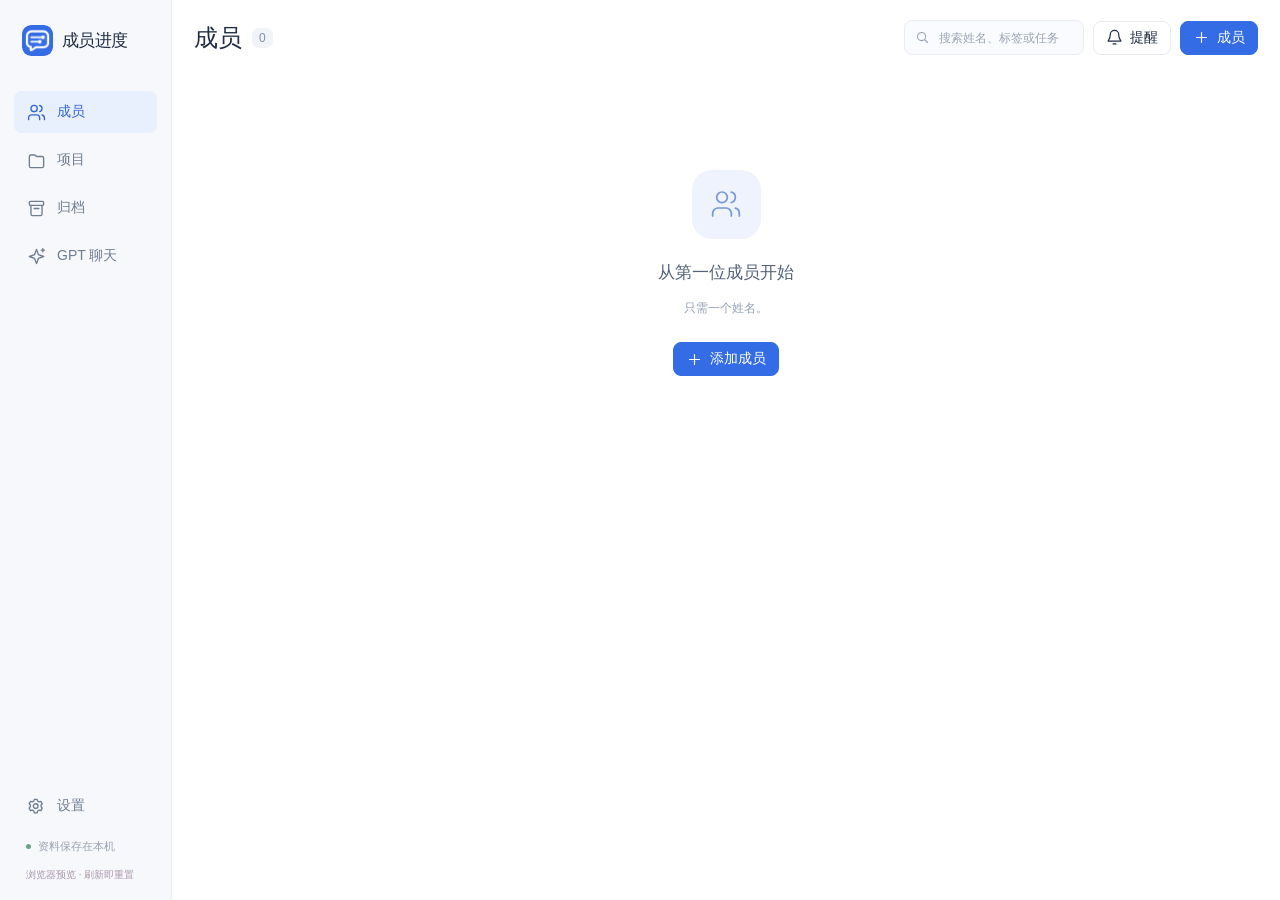
==== app/web/index.html @ 849aaa2e "Add Gantt zoom and native Codex archive analysis with message deletion" ====
<!doctype html>
<html lang="zh-CN">
<head>
  <meta charset="UTF-8">
  <meta name="viewport" content="width=device-width, initial-scale=1">
  <meta name="color-scheme" content="light">
  <meta http-equiv="Content-Security-Policy" content="default-src 'self'; script-src 'self'; style-src 'self' 'unsafe-inline'; img-src 'self' data:; connect-src 'none'; object-src 'none'; base-uri 'none'; form-action 'none'">
  <title>成员进度</title>
  <link rel="stylesheet" href="styles.css?v=9">
  <link rel="stylesheet" href="assistant.css?v=9">
  <link rel="stylesheet" href="mobile-settings.css?v=9">
  <script src="mobile-settings.js?v=9" defer></script>
  <script src="preview.js?v=9" defer></script>
  <script src="assistant.js?v=9" defer></script>
  <script src="gantt.js?v=9" defer></script>
  <script src="app.js?v=9" defer></script>
</head>
<body>
  <div class="app-shell">
    <aside id="sidebar" class="sidebar" aria-label="主导航"></aside>
    <main id="main" class="main" aria-live="polite"><div class="loading">正在打开成员进度…</div></main>
  </div>
  <div id="drawer-root"></div>
  <div id="modal-root"></div>
  <div id="toast-root" class="toast-root" role="status" aria-live="polite"></div>
</body>
</html>
---- app/web/styles.css ----
:root{font-family:Inter,"Segoe UI","Microsoft YaHei UI","Microsoft YaHei",sans-serif;color:#202d42;background:#f7f9fc;font-size:14px;font-synthesis:none;--blue:#346ce5;--blue-soft:#edf3ff;--border:#e7ebf1;--muted:#8b96a7;--text:#202d42;--day:42px;--info:340px}*{box-sizing:border-box}body{margin:0}button,input,textarea,select{font:inherit}button,a,input,textarea,select{-webkit-tap-highlight-color:transparent}button{cursor:pointer}button{display:inline-flex;align-items:center;justify-content:center;gap:7px;border:1px solid var(--border);border-radius:8px;background:white;color:var(--text);min-height:34px;padding:7px 12px;transition:background .15s,border-color .15s}button:hover{background:#f3f6fb;border-color:#ced8e8}button:disabled{opacity:.48;cursor:default}button:focus-visible,a:focus-visible{outline:3px solid #b9cdfa;outline-offset:2px}button.primary{background:var(--blue);color:white;border-color:var(--blue)}button.primary:hover{background:#235ad0}button.ghost{border-color:transparent;background:transparent}button.ghost:hover{background:#eaf0f8}button.text-button{min-height:27px;border:none;background:transparent;color:var(--blue);padding:3px 4px}button.danger{color:#b54848}button.small{font-size:12px;min-height:29px;padding:4px 8px}button.icon-button{width:32px;min-width:32px;height:32px;min-height:32px;padding:6px;border-color:transparent;background:transparent;color:#8290a4}button.icon-button:hover{background:#edf2f8;color:#345a9d}svg.icon{height:17px;width:17px;flex-shrink:0;stroke:currentColor;fill:none;stroke-width:1.7;stroke-linecap:round;stroke-linejoin:round}input,textarea,select{border:1px solid #dfe5ee;background:#fff;color:var(--text);border-radius:8px;outline:none;padding:9px 11px;min-width:0}input:focus,textarea:focus,select:focus{border-color:#83a5f1;box-shadow:0 0 0 3px #eef3ff}input::placeholder,textarea::placeholder{color:#9aa5b4}textarea{resize:vertical;line-height:1.7}input[type=checkbox]{accent-color:var(--blue);width:15px;height:15px;padding:0;cursor:pointer;flex-shrink:0}h1,h2,h3,p{margin:0}h1{font-size:24px;font-weight:650;letter-spacing:-.5px}h2{font-size:19px;font-weight:650}h3{font-size:14px;font-weight:650}.app-shell{display:flex;height:100vh;overflow:hidden}.sidebar{width:172px;flex-shrink:0;background:#f6f8fc;border-right:1px solid var(--border);display:flex;flex-direction:column;padding:25px 14px 17px}.brand{display:flex;align-items:center;gap:9px;font-size:17px;font-weight:650;padding:0 8px 35px;white-space:nowrap;letter-spacing:-.6px}.brand-mark{height:31px;width:31px;background:#346ce5;color:#fff;display:flex;align-items:center;justify-content:center;border-radius:9px;box-shadow:0 4px 9px #346ce521}.brand-mark svg{height:20px;width:20px}.navigation{display:flex;flex-direction:column;gap:6px}.nav-button{justify-content:flex-start;gap:11px;border:0;background:transparent;color:#6f7d90;min-height:42px;font-weight:500;padding-left:13px}.nav-button svg{height:19px;width:19px}.nav-button.active{background:#e8effd;color:#3166d4;font-weight:650}.sidebar-footer{margin-top:auto;display:flex;flex-direction:column;gap:12px}.local-status{font-size:11px;color:#98a2b1;padding:0 12px;display:flex;align-items:center;gap:7px}.status-dot{height:5px;width:5px;flex-shrink:0;border-radius:50%;background:#67a58b}.main{flex:1;min-width:0;background:#fff;display:flex;flex-direction:column;overflow:hidden}.page-header{padding:30px 31px 24px;display:flex;align-items:center;justify-content:space-between;gap:20px}.heading-line{display:flex;align-items:center;gap:11px}.count{background:#f0f3f8;color:#8290a5;border-radius:7px;font-size:12px;padding:3px 7px}.page-subtitle{color:#8a97a9;font-size:12px;margin-top:8px}.header-actions{display:flex;align-items:center;gap:9px}.search-wrap{display:flex;align-items:center;position:relative}.search-wrap svg{position:absolute;left:11px;width:15px;color:#96a2b3;pointer-events:none}.search-wrap input{width:180px;min-height:35px;padding:7px 10px 7px 34px;background:#fafbfe;border-color:#e9edf3;font-size:12px}.page-content{flex:1;min-height:0;overflow:auto;padding:0 31px 24px}.board-controls{display:flex;align-items:center;justify-content:space-between;margin:0 0 14px;color:#8390a3;font-size:12px;min-height:29px}.board-controls-right{display:flex;align-items:center;gap:15px}.today-dot{display:inline-flex;align-items:center;gap:6px;color:#6681ad}.today-dot:before{content:"";width:6px;height:6px;border-radius:100%;background:var(--blue)}.board{border:1px solid var(--border);border-radius:12px;overflow:auto;max-height:100%;position:relative;background:white;scrollbar-width:thin;scrollbar-color:#ced8e7 #f8fafd}.board-inner{min-width:100%;width:calc(var(--info) + var(--days) * var(--day))}.board-header,.student-row{display:grid;grid-template-columns:var(--info) 1fr}.board-header{position:sticky;top:0;z-index:5;background:white}.board-header-label{position:sticky;left:0;background:#fafbfe;z-index:6;color:#8a98aa;font-size:12px;padding:19px 19px;border-right:1px solid var(--border);border-bottom:1px solid var(--border)}.date-header{display:grid;grid-template-columns:repeat(var(--days),var(--day));border-bottom:1px solid var(--border);background:#fafbfe}.date-cell{text-align:center;border-right:1px solid #f0f3f7;padding:8px 0 7px;color:#98a4b4;font-size:10px;position:relative}.date-cell strong{display:block;color:#748195;font-weight:500;font-size:12px;margin-bottom:3px}.date-cell.today{background:#edf3ff;color:var(--blue)}.date-cell.today strong{background:var(--blue);color:#fff;width:21px;height:21px;margin:-1px auto 1px;padding-top:2px;border-radius:50%}.date-cell.weekend{background:#f6f8fc}.date-cell.today.weekend{background:#edf3ff}.student-row{border-bottom:1px solid var(--border);min-height:160px}.student-row:last-child{border-bottom:0}.student-info{position:sticky;left:0;background:#fff;z-index:2;padding:19px 18px 15px;border-right:1px solid var(--border);display:flex;flex-direction:column;gap:10px;min-width:0}.student-heading{display:flex;align-items:center;gap:9px}.avatar{height:31px;width:31px;border-radius:9px;background:#eaf0fb;color:#607db7;display:flex;align-items:center;justify-content:center;font-size:13px;flex-shrink:0}.student-name{font-size:14px;font-weight:650}.grade{color:#8795a7;font-size:11px}.student-heading .icon-button{margin-left:auto}.student-meta{display:flex;gap:5px;flex-wrap:wrap}.tag{border-radius:5px;background:#f0f3f8;color:#7d8ca0;padding:3px 6px;font-size:10px;line-height:1.3;display:inline-flex;align-items:center;gap:3px;max-width:100%;overflow-wrap:anywhere}.tag.blue{background:#edf3ff;color:#4c77ce}.tag.red{background:#fff0ee;color:#ce6251}.tag.amber{background:#fff5e2;color:#ba8b32}.tag.green{background:#eaf6ee;color:#518d68}.current-summary{font-size:12px;color:#526177;line-height:1.8;overflow-wrap:anywhere;white-space:pre-wrap;display:-webkit-box;-webkit-line-clamp:3;-webkit-box-orient:vertical;overflow:hidden}.current-summary.empty{color:#a1adbd}.inline-warnings{display:flex;gap:5px;flex-wrap:wrap}.inline-warnings button{min-height:21px;border:none;border-radius:5px;font-size:10px;padding:3px 6px}.student-actions{display:flex;align-items:center;gap:9px;margin-top:auto}.student-actions .archive-button{min-height:27px;border:0;background:#eff4ff;color:#4877d7;font-size:11px;padding:5px 9px;border-radius:6px}.student-actions .archive-button:hover{background:#e0ebff}.student-actions .archive-button svg{width:13px;height:13px}.student-actions .quiet{border:0;padding:4px 1px;min-height:24px;background:transparent;color:#94a0b1;font-size:11px}.student-actions .quiet:hover{color:#346ce5}.timeline{position:relative;padding:17px 0 14px;background:repeating-linear-gradient(to right,transparent 0,transparent calc(var(--day) - 1px),#f0f3f8 calc(var(--day) - 1px),#f0f3f8 var(--day));min-width:0}.today-line{position:absolute;top:0;bottom:0;left:calc(var(--today) * var(--day) + var(--day) / 2);width:1px;background:#8db0f6;pointer-events:none;z-index:1}.today-line:before{content:"";position:absolute;top:0;left:-3px;width:7px;height:7px;border-radius:0 0 5px 5px;background:#7b9fe8}.task-lane{height:33px;position:relative;z-index:2}.task-bar{position:absolute;left:calc(var(--offset) * var(--day) + 5px);width:calc(var(--span) * var(--day) - 10px);min-width:150px;max-width:calc(100% - var(--offset) * var(--day) - 8px);height:26px;border-radius:6px;background:#edf3ff;border:1px solid #dbe6fd;display:flex;align-items:center;padding:0 7px;gap:7px;font-size:11px;color:#5577b4;overflow:hidden}.task-bar.overdue{background:#fff2ee;border-color:#f9dfd6;color:#bf715b}.task-bar.blocked{background:#fff8e9;border-color:#f4e6c8;color:#a18550}.task-bar.done{background:#f5f7fa;border-color:#e7ebf0;color:#a5b0bf}.task-bar.done .task-title{text-decoration:line-through}.task-bar.unplanned{left:8px;width:260px;background:#fafbfe;border-style:dashed;border-color:#dce3ec;color:#8392a8}.task-check{height:14px;width:14px;border:1.4px solid currentColor;border-radius:4px;min-height:14px;min-width:14px;padding:0;background:#ffffff80;color:inherit;flex-shrink:0}.task-check svg{height:11px;width:11px}.task-check.checked{background:#a8b7cb;border-color:#a8b7cb;color:#fff}.task-title{min-width:0;white-space:nowrap;overflow:hidden;text-overflow:ellipsis;background:none;border:0;padding:0;min-height:22px;display:block;color:inherit;font:inherit;text-align:left}.task-title:hover{background:none;text-decoration:underline}.task-bar .task-archive{margin-left:auto;color:inherit;opacity:0;min-width:19px;height:20px;min-height:20px;width:20px;padding:2px;border:0;background:transparent}.task-bar:hover .task-archive,.task-bar:focus-within .task-archive{opacity:.9}.task-archive svg{width:12px;height:12px}.task-date-marker{position:absolute;top:6px;width:11px;height:11px;border-radius:3px;transform:rotate(45deg);left:calc(var(--offset) * var(--day) + 16px);background:#b8cef7}.no-tasks{position:sticky;left:14px;width:max-content;font-size:11px;color:#b0bac8;padding:7px 0 0 17px}.inline-task-add{display:flex;align-items:center;gap:6px;margin-top:0}.inline-task-add input{width:100%;padding:6px 8px;font-size:11px;background:#fafbfe;border-color:#e6edf8}.inline-task-add button{min-height:28px;padding:4px 6px}.inline-task-add button svg{height:13px;width:13px}.empty-state{display:flex;align-items:center;justify-content:center;flex-direction:column;text-align:center;min-height:400px;padding:35px;gap:13px;color:#92a0b3}.empty-state .empty-icon{height:69px;width:69px;background:#eef3fd;color:#7798d9;border-radius:20px;margin-bottom:9px;display:flex;align-items:center;justify-content:center}.empty-state .empty-icon svg{height:32px;width:32px;stroke-width:1.3}.empty-state h2{font-size:17px;color:#536279;font-weight:550}.empty-state p{font-size:12px;line-height:1.9;max-width:350px}.empty-state button{margin-top:10px}.empty-state.compact{min-height:230px;padding:25px}.empty-state.compact .empty-icon{height:48px;width:48px;border-radius:14px}.empty-state.compact .empty-icon svg{height:25px;width:25px}.project-layout{display:grid;grid-template-columns:218px 1fr;gap:20px;min-height:100%}.project-list{border-right:1px solid var(--border);padding-right:17px}.project-item{display:flex;align-items:flex-start;text-align:left;width:100%;background:transparent;border:0;border-radius:9px;padding:13px;gap:10px;margin-bottom:6px}.project-item.selected{background:#eff4ff}.project-item strong{display:block;font-size:13px;font-weight:600;line-height:1.5}.project-item span{display:block;color:#94a1b3;font-size:11px;margin-top:5px}.project-icon{height:28px;width:28px;border-radius:7px;background:#f1f4fa;color:#7c97c6;display:flex;align-items:center;justify-content:center}.project-detail{padding:9px 5px}.project-title-row{display:flex;align-items:center;justify-content:space-between;gap:15px}.project-members{display:flex;flex-wrap:wrap;gap:6px;margin:15px 0 22px}.project-summary{background:#f7f9fd;border:1px solid #edf1f8;border-radius:10px;padding:15px 17px;font-size:13px;line-height:1.9;color:#65778f;white-space:pre-wrap;margin-bottom:25px}.section-heading{display:flex;align-items:center;justify-content:space-between;margin-bottom:11px}.section-heading span{font-size:11px;color:#9aa6b7}.simple-task-list{border-top:1px solid var(--border);margin-bottom:15px}.simple-task{display:flex;align-items:center;gap:10px;padding:13px 3px;border-bottom:1px solid var(--border);font-size:13px}.simple-task .task-check{color:#93a5bd;width:16px;height:16px;min-width:16px;min-height:16px}.simple-task .task-title{color:#53637c;font-size:13px}.simple-task.done .task-title{text-decoration:line-through;color:#a0adbd}.simple-task .task-meta{margin-left:auto;display:flex;align-items:center;gap:7px;flex-shrink:0}.simple-task .task-archive{opacity:1;border:0;color:#7592c6;padding:4px 7px;min-height:27px;font-size:11px}.task-date-label{color:#8d9bb0;font-size:11px;white-space:nowrap}.wide-task-add{display:flex;align-items:center;gap:10px;margin-top:10px}.wide-task-add input{flex:1;border-style:dashed;font-size:12px;padding:10px}.wide-task-add button{font-size:12px}.archive-list{display:flex;flex-direction:column;gap:10px;max-width:940px;margin:auto}.archive-card{display:flex;gap:16px;align-items:flex-start;padding:20px;border:1px solid var(--border);border-radius:11px;text-align:left;background:white;width:100%}.archive-card:hover{background:#fbfcff;border-color:#d5e1f7}.archive-card .avatar{margin-top:1px}.archive-card-body{min-width:0;flex:1}.archive-card-heading{display:flex;justify-content:space-between;gap:12px;align-items:center}.archive-card-heading strong{font-size:13px;font-weight:600}.archive-card-heading time{font-size:11px;color:#a0abba;flex-shrink:0}.archive-card p{font-size:12px;color:#7c8ca3;line-height:1.8;margin-top:9px;display:-webkit-box;-webkit-line-clamp:2;-webkit-box-orient:vertical;overflow:hidden;white-space:pre-wrap;overflow-wrap:anywhere}.archive-filter{display:flex;gap:7px;margin-bottom:20px}.archive-filter button{font-size:12px;min-height:29px;padding:4px 10px;border-color:transparent;background:#f5f7fb;color:#8a98ac}.archive-filter button.active{background:#eaf1ff;color:#4775cd}.drawer-backdrop{position:fixed;inset:0;background:#27375626;z-index:20;animation:none}.drawer{position:fixed;right:0;top:0;bottom:0;width:520px;max-width:100%;background:#fff;z-index:21;border-left:1px solid #e1e8f1;box-shadow:-8px 0 35px #243a6710;display:flex;flex-direction:column;animation:none}.drawer-header{padding:23px 24px 17px;border-bottom:1px solid var(--border)}.drawer-title-row{display:flex;align-items:center;justify-content:space-between}.drawer-person{display:flex;align-items:center;gap:11px}.drawer-person h2{font-size:17px;line-height:1.5}.drawer-person .grade{font-size:11px}.drawer-header-actions{display:flex;align-items:center;gap:3px}.drawer-tabs{display:flex;gap:21px;margin-top:17px}.drawer-tabs button{border:0;border-radius:0;padding:0 0 9px;min-height:27px;margin-bottom:-18px;color:#96a2b4;font-size:12px;background:transparent}.drawer-tabs button.active{border-bottom:2px solid #4b7adc;color:#3567c5;font-weight:600}.chat-messages{flex:1;min-height:0;overflow:auto;padding:22px 22px 10px;background:#f7f9fc;scroll-behavior:auto}.chat-date{text-align:center;font-size:10px;color:#a4adbb;margin:0 0 23px}.chat-message{display:flex;gap:9px;align-items:flex-start;margin-bottom:21px}.chat-message.user{flex-direction:row-reverse}.chat-avatar{height:29px;width:29px;flex-shrink:0;background:#dfeafa;color:#6a8bba;display:flex;align-items:center;justify-content:center;font-size:10px;border-radius:8px}.chat-message.assistant .chat-avatar{background:#fff;border:1px solid #e0e8f7;color:#6e93d5}.chat-avatar svg{height:16px;width:16px}.bubble-wrap{max-width:calc(100% - 40px);min-width:0}.bubble-meta{display:flex;justify-content:space-between;gap:15px;color:#99a6b8;font-size:10px;margin-bottom:6px}.user .bubble-meta{justify-content:flex-end}.chat-bubble{background:#fff;border:1px solid #e5ebf4;border-radius:2px 12px 12px 12px;padding:12px 14px;color:#52637c;font-size:12px;line-height:1.85;overflow-wrap:anywhere;white-space:pre-wrap;user-select:text}.user .chat-bubble{background:#e7efff;border-color:#dce7fb;border-radius:12px 2px 12px 12px;color:#4b6386}.attachment-card{white-space:normal;display:flex;align-items:center;gap:10px;border:1px solid #dfe6f2;background:#ffffff99;border-radius:7px;padding:10px 11px;text-align:left;width:100%;margin-top:8px;min-width:165px;max-width:305px}.attachment-card:first-child{margin-top:0}.attachment-icon{height:30px;width:27px;flex-shrink:0;display:flex;align-items:center;justify-content:center;color:#7190c6;background:#edf3ff;border-radius:5px}.attachment-info{min-width:0}.attachment-info strong{display:block;font-size:11px;color:#647895;font-weight:500;word-break:break-all}.attachment-info small{display:block;font-size:9px;color:#97a7be;margin-top:3px;line-height:1.5}.suggestion-label{font-size:10px;color:#8494aa;margin:10px 0 6px}.suggestions{display:flex;flex-direction:column;align-items:flex-start;gap:6px}.suggestion-chip{font-size:11px;color:#547ac0;background:#f3f7ff;border:1px solid #dce7fa;padding:6px 9px;min-height:27px;text-align:left;justify-content:flex-start;white-space:normal;max-width:100%;line-height:1.6}.suggestion-chip svg{height:12px;width:12px}.summary-state{display:flex;align-items:flex-start;gap:9px;padding:2px 0 20px 38px;font-size:11px;color:#8c9bb1;line-height:1.6}.summary-state.error{color:#b77b69}.summary-state .text-button{font-size:11px;padding:0;min-height:18px;margin-left:auto;flex-shrink:0}.spinner{border:2px solid #dae5f8;border-top-color:#7999d5;width:12px;height:12px;border-radius:100%;animation:spin 1s linear infinite;margin-top:2px;flex-shrink:0}.chat-intro{text-align:center;color:#9aa7b9;padding:34px 16px;line-height:2;font-size:12px}.chat-intro .intro-icon{display:flex;justify-content:center;color:#a1b8de;margin-bottom:16px}.chat-intro svg{height:34px;width:34px;stroke-width:1.2}.chat-intro strong{display:block;color:#72859f;font-size:13px;font-weight:500;margin-bottom:6px}.composer{padding:13px 21px 15px;border-top:1px solid var(--border);background:white}.composer-top{display:flex;align-items:center;justify-content:space-between;gap:12px;color:#a1adbd;font-size:10px;margin-bottom:4px}.composer-top button{font-size:11px;min-height:25px;padding:3px 0;border:0;color:#8b9db5;background:transparent}.composer-top svg{width:15px;height:15px}.composer textarea{border:0;box-shadow:none;padding:7px 0;width:100%;min-height:63px;max-height:180px;resize:none;font-size:12px;line-height:1.8}.composer textarea:focus{box-shadow:none}.composer textarea::placeholder{color:#a3afbf}.composer-footer{display:flex;align-items:center;justify-content:space-between;gap:10px}.composer-hint{color:#b0b9c6;font-size:9px}.composer-footer .primary{min-height:31px;font-size:11px;padding:6px 14px}.composer-footer .primary svg{width:13px;height:13px}.composer-files{display:flex;gap:6px;flex-wrap:wrap;padding:4px 0}.draft-file{display:flex;align-items:center;gap:6px;border:1px solid #e1e8f4;border-radius:6px;background:#f5f8fd;font-size:10px;color:#7d90ad;padding:5px 7px;max-width:100%}.draft-file span{overflow:hidden;text-overflow:ellipsis;white-space:nowrap;max-width:245px}.draft-file button{width:16px;height:16px;min-height:16px;border:0;background:transparent;padding:0;color:#a1afc4}.draft-file svg{height:11px;width:11px}.task-context{display:flex;align-items:center;gap:7px;background:#edf3ff;border:1px solid #dce7fc;border-radius:6px;padding:7px 9px;margin-bottom:8px;font-size:10px;color:#6c8fc9}.task-context strong{font-weight:500;overflow:hidden;text-overflow:ellipsis;white-space:nowrap}.task-context .icon-button{width:19px;min-width:19px;height:19px;min-height:19px;padding:2px;margin-left:auto}.drop-overlay{position:absolute;inset:84px 10px 10px;background:#f0f5fff2;border:2px dashed #9ab6ed;border-radius:13px;z-index:30;display:flex;align-items:center;justify-content:center;color:#5d82ca;font-size:15px;pointer-events:none}.drawer-profile{flex:1;overflow:auto;padding:23px}.profile-field{margin-bottom:21px}.profile-field label{display:block;color:#9aa7b9;font-size:11px;margin-bottom:7px}.profile-field p{font-size:13px;color:#596d87;line-height:1.9;white-space:pre-wrap;overflow-wrap:anywhere}.profile-task-section{margin-top:30px}.modal-backdrop{position:fixed;inset:0;background:#21345236;z-index:40;display:flex;align-items:center;justify-content:center;padding:28px;animation:fade-in .14s}.modal{width:450px;max-width:100%;max-height:90vh;display:flex;flex-direction:column;background:white;border-radius:15px;box-shadow:0 18px 80px #17345926;overflow:hidden}.modal.wide{width:620px}.modal-header{display:flex;align-items:center;justify-content:space-between;padding:21px 24px 16px;border-bottom:1px solid #eff2f6}.modal-header h2{font-size:16px}.modal-body{padding:22px 24px;overflow:auto}.modal-footer{display:flex;align-items:center;justify-content:flex-end;gap:9px;padding:15px 24px;border-top:1px solid #eff2f6}.form-field{margin-bottom:17px}.form-field:last-child{margin-bottom:0}.form-field label{display:block;font-size:12px;color:#697c97;margin-bottom:7px}.form-field input,.form-field textarea,.form-field select{width:100%;font-size:13px}.optional{color:#a4aebb;font-size:10px;font-weight:normal;margin-left:5px}.field-hint{font-size:10px;color:#9aa7b7;line-height:1.8;margin-top:6px}.form-row{display:flex;gap:13px}.form-row .form-field{flex:1;min-width:0}.member-options{display:flex;flex-wrap:wrap;gap:7px}.member-option{display:flex;align-items:center;gap:6px;padding:7px 9px;border:1px solid #e3e9f2;border-radius:7px;color:#7b8da6;font-size:12px;cursor:pointer}.member-option:has(input:checked){background:#eef4ff;border-color:#b9cdf4;color:#537abc}.member-option input{margin:0;width:13px;height:13px}.member-option small{color:#9eacbe;font-size:10px}.detail-note{font-size:11px;color:#93a0b4;line-height:1.8;margin-bottom:19px}.alarm-add{background:#f7f9fd;border:1px solid #e8eef8;border-radius:10px;padding:15px;margin-bottom:22px}.alarm-add input,.alarm-add select{font-size:12px}.alarm-add-top{display:flex;gap:8px;margin-bottom:10px}.alarm-add-top input{flex:1;width:100%}.alarm-add-top select{max-width:145px}.alarm-add-time{display:flex;gap:8px;align-items:center}.alarm-add-time input{flex:1;min-width:0}.alarm-add-time select{width:100px}.alarm-add-time button{font-size:12px;flex-shrink:0}.quick-presets{display:flex;gap:7px;flex-wrap:wrap;margin:10px 0 0}.quick-presets button{font-size:10px;min-height:23px;padding:3px 7px;border-color:#e2e9f4;background:#fff;color:#8b9db8}.alarm-list-heading{display:flex;align-items:center;justify-content:space-between;margin-bottom:9px}.alarm-list-heading h3{font-size:12px;color:#8293ad}.alarm-item{display:flex;gap:11px;align-items:center;border-bottom:1px solid var(--border);padding:13px 0}.alarm-item:last-child{border:0}.alarm-main{flex:1;min-width:0}.alarm-main strong{font-size:12px;font-weight:500;color:#586c89;display:block;line-height:1.6;word-break:break-word}.alarm-main small{font-size:10px;color:#9ca9bd;display:block;margin-top:5px;line-height:1.6}.alarm-item.off{opacity:.55}.toggle{height:19px;width:33px;border:0;border-radius:20px;background:#dce4ef;min-height:19px;padding:2px;justify-content:flex-start;flex-shrink:0}.toggle:after{content:"";width:15px;height:15px;border-radius:50%;background:white;box-shadow:0 1px 3px #00000010}.toggle.on{background:#6793e6;justify-content:flex-end}.alarm-actions{display:flex;align-items:center;gap:0}.alarm-actions .icon-button{width:26px;min-width:26px;height:26px;min-height:26px;padding:5px}.notification-note{font-size:10px;color:#a2adbd;line-height:1.8;margin-top:15px}.settings-section+.settings-section{border-top:1px solid var(--border);margin-top:22px;padding-top:22px}.settings-section h3{font-size:13px;margin-bottom:12px}.settings-status{display:flex;align-items:center;gap:7px;font-size:11px;color:#8ba092;margin-bottom:13px}.settings-buttons{display:flex;gap:8px;flex-wrap:wrap}.settings-buttons button{font-size:12px}.settings-section details summary{cursor:pointer;color:#8294ad;font-size:11px;padding:13px 0;list-style:none}.settings-section details summary:before{content:"›";display:inline-block;margin-right:6px}.settings-section details[open] summary:before{transform:rotate(90deg)}.settings-section .data-path{font-size:10px;color:#a1adbe;margin:12px 0 0;overflow-wrap:anywhere;line-height:1.8}.toast-root{position:fixed;left:50%;bottom:28px;transform:translateX(-50%);z-index:100;display:flex;flex-direction:column;align-items:center;gap:8px;pointer-events:none}.toast{background:#314158ed;color:#fff;border-radius:9px;padding:11px 19px;box-shadow:0 4px 18px #23364a18;font-size:12px;max-width:min(520px,90vw);line-height:1.7;animation:fade-in .15s}.toast.error{background:#8f554fed}.loading{padding:70px;text-align:center;color:#92a2b7}.hidden{display:none!important}.preview-note{font-size:10px;color:#aa97aa;padding:0 12px;line-height:1.7}.inline-error{font-size:11px;color:#b77463;padding:8px 0;line-height:1.7}.quiet-note{color:#a3afbe;font-size:11px;line-height:1.8}.completion-note{margin-left:auto;color:#99a8bd;font-size:10px}.archived-task-context{color:#8d9fba;font-size:10px;margin-bottom:7px}.back-link{color:#8c9eb8;font-size:11px}.summary-pill{display:inline-flex;align-items:center;gap:4px;font-size:9px;color:#9faabd;margin-left:auto}.summary-pill .spinner{width:9px;height:9px;border-width:1px;margin:0}.file-input{display:none}.no-results{padding:65px 20px;text-align:center;color:#9aa7b9;font-size:13px}@keyframes fade-in{from{opacity:0}to{opacity:1}}@keyframes slide-in{from{transform:translateX(25px);opacity:.4}to{transform:translateX(0);opacity:1}}@keyframes spin{to{transform:rotate(360deg)}}@media(min-width:1500px){:root{--info:375px}.sidebar{width:185px}.page-header{padding-left:38px;padding-right:38px}.page-content{padding-left:38px;padding-right:38px}.drawer{width:560px}}@media(max-width:1050px){.sidebar{width:145px;padding-left:10px;padding-right:10px}.brand{font-size:15px;padding-left:5px}.brand-mark{width:27px;height:27px}.page-header{padding:24px 22px 21px}.page-content{padding:0 22px 22px}.search-wrap input{width:145px}.header-actions{gap:6px}:root{--info:290px}.student-info{padding:16px 14px 14px}.project-layout{grid-template-columns:175px 1fr;gap:15px}.project-list{padding-right:12px}}@media(max-width:760px){.sidebar{width:62px;padding:21px 8px}.brand{padding:0 7px 28px}.brand-label,.nav-label,.local-status,.preview-note{display:none}.nav-button{justify-content:center;padding:10px}.nav-button.active{border-radius:9px}.sidebar-footer .nav-button{padding:8px}.page-header{padding:22px 17px 18px;flex-wrap:wrap;gap:16px}.page-content{padding:0 17px 17px}.header-actions{width:100%}.search-wrap{flex:1}.search-wrap input{width:100%}.page-subtitle{font-size:11px}.project-layout{display:block}.project-list{display:flex;border:0;overflow:auto;padding:0;margin-bottom:15px;gap:5px}.project-item{min-width:150px;margin:0}.project-detail{padding:0}.drawer{width:min(520px,100%)}.modal-backdrop{padding:15px}.modal-body{padding:18px}.modal-header{padding:18px}.modal-footer{padding:14px 18px}.alarm-add-time{flex-wrap:wrap}.alarm-add-time input{min-width:185px}.alarm-add-top{flex-wrap:wrap}.alarm-add-top select{max-width:100%;width:100%}}

.optional-details{margin-top:-1px}.optional-details summary{cursor:pointer;color:#8395ae;font-size:12px;padding:4px 0 4px;list-style:none}.optional-details summary:before{content:"›";display:inline-block;margin-right:8px;transition:transform .15s}.optional-details[open] summary:before{transform:rotate(90deg)}.optional-details[open] summary{padding-bottom:18px}.optional-details summary:focus-visible{outline:2px solid #bfd1f4;outline-offset:5px}

/* Compact roster and direct date gestures. */
:root{--day:34px;--info:62vw}
.page-header{padding-top:20px;padding-bottom:18px}.page-content{padding-left:22px;padding-right:22px}.page-header{padding-left:22px;padding-right:22px}.board-controls{margin-bottom:8px;min-height:25px}.board-controls-right{gap:10px}.board{max-height:calc(100% - 34px);border-radius:9px}.board-header-label{padding:13px 14px;font-size:11px}.date-cell{display:block;min-height:44px;padding:5px 0;border:0;border-right:1px solid #edf0f5;border-radius:0;background:#fafbfe;color:#929fb0;font-size:9px}.date-cell strong{font-size:11px;margin-bottom:2px}.date-cell:hover{background:#e9f0ff}.date-cell.today strong{height:19px;width:19px;padding-top:2px;font-size:11px}.student-row{height:60px;min-height:60px;max-height:60px}.student-info{height:59px;padding:0 13px;display:flex;flex-direction:column;justify-content:center;gap:0;overflow:hidden}.student-heading{gap:8px;min-width:0;max-width:100%;width:100%}.student-name{border:0;background:transparent;min-height:27px;padding:3px 0;border-radius:3px;font-size:13px;line-height:1.5;font-weight:650;white-space:nowrap;flex-shrink:0;max-width:110px;overflow:hidden;text-overflow:ellipsis;display:block;text-align:left;color:#253752}.student-name:hover{background:transparent;color:var(--blue);text-decoration:underline}.student-heading .grade{white-space:nowrap;flex-shrink:0;font-size:10px}.student-heading .student-meta{flex-wrap:nowrap;max-width:122px;flex-shrink:0;gap:4px;overflow:hidden;align-items:center}.student-heading .student-meta .tag{max-width:60px;white-space:nowrap;text-overflow:ellipsis;overflow:hidden;font-size:9px;padding:2px 4px}.meta-more{font-size:9px;color:#8e9bad}.current-summary{flex:1;min-width:35px;display:block;white-space:nowrap;overflow:hidden;text-overflow:ellipsis;line-height:1.6;font-size:12px}.student-info:has(.inline-warnings) .student-heading,.student-info:has(.task-count) .student-heading{margin-top:-15px}.inline-warnings{position:absolute;left:13px;bottom:5px;max-width:calc(100% - 120px);white-space:nowrap;flex-wrap:nowrap;overflow:hidden;gap:4px}.inline-warnings button{min-height:17px;font-size:9px;padding:2px 5px;line-height:1.25;white-space:nowrap;flex-shrink:0}.task-count{position:absolute;right:10px;bottom:4px;min-height:19px;padding:2px 3px;font-size:9px;border:0;background:transparent;color:#8497b4;line-height:1.3}.summary-pill{margin-left:0}.summary-error{color:#ac806d;font-size:9px;min-height:18px;padding:2px 3px;border:0;background:transparent;white-space:nowrap}.timeline{height:59px;padding:4px 0 3px;overflow:hidden;touch-action:none}.timeline-day{position:absolute;top:0;bottom:0;left:calc(var(--offset) * var(--day));width:var(--day);min-height:0;padding:0;border:0;border-right:1px solid #eff2f7;border-radius:0;background:transparent;z-index:0;touch-action:none}.timeline-day:hover,.timeline-day:focus-visible{background:#eef4ff}.task-lane{height:25px;pointer-events:none;z-index:2}.task-bar{height:22px;min-width:0;max-width:none;left:calc(var(--offset) * var(--day) + 2px);width:calc(var(--span) * var(--day) - 4px);border-radius:4px;padding:0 6px;gap:5px;pointer-events:auto;touch-action:none;cursor:grab;font-size:10px;user-select:none}.task-bar .task-title{flex:1;min-width:0;font-size:10px;cursor:grab;min-height:20px}.task-bar .task-check{width:12px;height:12px;min-width:12px;min-height:12px;border-radius:3px}.task-bar .task-check svg{width:9px;height:9px}.task-bar .task-archive{height:17px;min-height:17px;min-width:16px;width:16px;padding:1px}.task-bar.single-day{padding:0 7px}.task-bar.single-day .task-title,.task-bar.single-day .task-archive{display:none}.task-resize{position:absolute;top:0;bottom:0;width:4px;cursor:ew-resize;z-index:4}.task-resize.start{left:0}.task-resize.end{right:0}.task-bar:hover .task-resize{background:#6a92d440}.task-bar.dragging{opacity:.8;cursor:grabbing;box-shadow:0 0 0 2px #82a6e9}.timeline-selection{position:absolute;top:3px;bottom:3px;left:calc(var(--offset) * var(--day) + 1px);width:calc(var(--span) * var(--day) - 2px);background:#5d8eec24;border:1px solid #759de8;border-radius:4px;pointer-events:none;z-index:3}.timeline-dragging,.timeline-dragging *{user-select:none!important}.timeline-dragging .timeline-day{cursor:crosshair}.today-line{z-index:1}.recent-labels{display:flex;gap:6px;flex-wrap:wrap;margin:-6px 0 15px}.label-chip{font-size:11px;min-height:25px;border-color:#e1e8f3;background:#f5f8fd;color:#607da9;padding:3px 8px;border-radius:6px;max-width:100%;overflow-wrap:anywhere}.label-chip:hover{background:#eaf2ff;border-color:#b5cdf7;color:#3769ba}.alarm-add .recent-labels{margin:0 0 12px}.alarm-selected-time{display:flex;align-items:center;justify-content:space-between;gap:10px;margin:4px 0 12px}.alarm-selected-time strong{font-size:12px;color:#5d7293;font-weight:500;white-space:nowrap}.time-presets{display:flex;gap:5px;flex-wrap:wrap}.time-presets button{font-size:11px;min-height:26px;padding:4px 7px;background:#fff}.time-presets button.selected{color:#386acc;background:#edf3ff;border-color:#c5d8fc}.selected-date-range{display:flex;align-items:center;gap:7px;color:#6d84a4;background:#f4f7fc;border-radius:7px;padding:10px 12px;font-size:12px;margin-bottom:18px}.modal-delete{margin-right:auto}.delete-confirmation{font-size:13px;line-height:1.9;color:#5b6b82}.profile-buttons{display:flex;gap:12px;justify-content:space-between}.simple-task .task-delete{width:24px;min-width:24px;height:25px;min-height:25px;padding:5px;color:#a1adbc}.simple-task .task-delete:hover{color:#b95e58;background:#fff0ee}.simple-task .task-delete svg{height:14px;width:14px}.task-meta .tag{max-width:90px;overflow:hidden;text-overflow:ellipsis;white-space:nowrap}.undo-toast{pointer-events:auto;display:flex;align-items:center;gap:17px}.undo-toast button{color:#c5d9ff;background:transparent;border:0;min-height:24px;padding:2px 0;font-size:12px}.archived-notice{border-top:1px solid var(--border);padding:14px 22px;background:#fbfcfe;color:#97a2b1;font-size:11px;text-align:center}.modal-backdrop{animation:none}.composer-top span{cursor:default}.drawer-profile .student-meta{margin-bottom:0}
@media(min-width:1500px){.page-header,.page-content{padding-left:26px;padding-right:26px}}
@media(max-width:1050px){.student-info{padding:0 11px}.student-heading{gap:6px}.student-heading .student-meta{max-width:80px}.student-heading .student-meta .tag{max-width:45px}.student-name{max-width:90px}.current-summary{font-size:11px}.inline-warnings{left:11px}.sidebar{width:135px}}
@media(max-width:760px){.sidebar{width:62px}.page-header{padding-top:17px;padding-bottom:13px}.page-content{padding-left:12px;padding-right:12px}.student-heading .student-meta{max-width:58px}.student-heading .grade{font-size:9px}.student-name{font-size:12px}.alarm-selected-time{align-items:flex-start;flex-direction:column}}

/* Fixed student metadata; all horizontal movement belongs to the date pane. */
.students-page{display:flex;flex-direction:column;overflow:hidden}.students-page .board-controls{flex-shrink:0}.board{display:grid;grid-template-columns:var(--info) minmax(0,1fr);flex:1;min-height:0;max-height:none;overflow:hidden;--gantt-scrollbar:12px}.student-fixed{display:flex;flex-direction:column;min-width:0;min-height:0;padding-bottom:var(--gantt-scrollbar);border-right:1px solid var(--border);position:relative;z-index:3;background:#fff}.student-fixed .board-header-label{position:relative;flex-shrink:0;height:45px;padding:14px 13px;border-right:0;z-index:5}.student-list{flex:1;min-height:0;overflow:hidden;scrollbar-width:none}.student-row{display:block;grid-template-columns:none;position:relative;border-bottom:1px solid var(--border);height:60px;min-height:60px}.student-row.editing{z-index:8}.student-row:last-child{border-bottom:1px solid var(--border)}.student-info{position:relative;left:auto;border-right:0;overflow:visible;z-index:auto}.gantt-scroll{overflow:auto;min-width:0;min-height:0;height:100%;scrollbar-width:thin;scrollbar-color:#cad5e5 #f8fafd;position:relative;overscroll-behavior:contain}.gantt-inner{width:calc(var(--days) * var(--day));min-width:100%}.gantt-scroll .date-header{height:45px;position:sticky;top:0;z-index:5}.timeline-row{height:60px;border-bottom:1px solid var(--border)}.timeline-row .timeline{height:59px}.brand-mark{background:transparent;box-shadow:none;overflow:hidden}.brand-mark img{display:block;width:100%;height:100%;object-fit:contain;border-radius:8px}
/* Editing controls stay next to the text and only appear on demand. */
.inline-field{display:inline-flex;position:relative;min-width:0;max-width:100%;vertical-align:middle}.field-display{min-width:0;max-width:100%;min-height:22px;padding:2px 3px;margin:-2px -3px;border:1px solid transparent;border-radius:4px;background:transparent;text-align:left;justify-content:flex-start;font:inherit;line-height:inherit;white-space:pre-wrap;overflow-wrap:anywhere}.field-display:hover{border-color:#d5e2f5;background:#f5f8fe}.field-display.empty{color:#a0adbf}.inline-grade{flex-shrink:0}.inline-grade .field-display{font-size:10px;color:#8392a6;white-space:nowrap}.inline-tags{flex-shrink:0;max-width:126px}.inline-tags .student-meta{display:flex;flex-wrap:nowrap;max-width:100%;gap:4px;margin:0}.inline-tags .student-meta .tag{white-space:nowrap;max-width:65px;overflow:hidden;text-overflow:ellipsis;font-size:9px;padding:2px 4px}.inline-currentSummary{flex:1;min-width:45px}.inline-currentSummary .current-summary{display:block;flex:none;width:100%;white-space:nowrap;text-overflow:ellipsis;overflow:hidden;line-height:1.7;font-size:12px}.inline-field.is-editing{z-index:12}.inline-edit{display:flex;position:relative;align-items:flex-start;flex-wrap:wrap;gap:4px;background:#fff;border:1px solid #9dbbec;border-radius:6px;padding:4px;box-shadow:0 3px 12px #34578019;min-width:110px;width:100%}.inline-edit input,.inline-edit textarea{font-size:12px;line-height:1.6;border:0;border-radius:3px;padding:2px 4px;box-shadow:none;flex:1;width:calc(100% - 44px);min-width:0;resize:none;color:#334a6b}.inline-edit textarea{min-height:44px;max-height:180px}.inline-edit input:focus,.inline-edit textarea:focus{box-shadow:none}.inline-edit-actions{display:flex;gap:0;margin-left:auto}.inline-edit-actions button{min-height:20px;height:20px;width:20px;padding:3px;border:0;background:transparent;color:#708bb4}.inline-edit-actions button svg{height:13px;width:13px}.inline-edit-actions button:hover{background:#edf3ff;color:#3568bd}.inline-edit.has-error{border-color:#d59385}.inline-edit-error{display:block;flex-basis:100%;font-size:10px;line-height:1.5;color:#bc6c5e;padding:0 3px}.inline-recent-labels{display:flex;flex-wrap:wrap;gap:3px;flex-basis:100%}.inline-recent-labels:empty{display:none}.inline-recent-labels button{font-size:9px;min-height:19px;padding:1px 5px;background:#f2f6fd;color:#6b87b1;border-color:#e4ebf7}.inline-field[data-location=main] .inline-edit{position:absolute;left:-3px;top:-16px;min-width:140px}.inline-field[data-location=main].inline-currentSummary .inline-edit{min-width:190px;top:-20px}.inline-field[data-location=main].inline-tags .inline-edit{min-width:210px}.inline-field[data-location=main].is-editing{min-height:22px}.inline-field[data-location=main].inline-grade.is-editing{min-width:55px}.inline-field[data-location=main].inline-tags.is-editing{min-width:75px}.drawer-person>div:last-child{min-width:0}.drawer-person h2{min-width:0}.drawer-person .inline-name{max-width:175px}.profile-name{font-weight:650;font-size:17px;line-height:1.5}.drawer-person .inline-grade{margin-top:3px}.drawer-person .inline-edit{min-width:140px}.drawer-person .inline-name.is-editing{max-width:190px}.drawer-profile .inline-field{display:block;width:100%;max-width:none}.drawer-profile .inline-tags .student-meta{flex-wrap:wrap;font-size:12px;min-height:25px}.drawer-profile .inline-tags .student-meta .tag{max-width:none;font-size:10px}.profile-paragraph{display:block;width:100%;white-space:pre-wrap;overflow-wrap:anywhere;line-height:1.9;font-size:13px;color:#596d87}.drawer-profile .inline-edit{width:100%;min-width:0}.drawer-profile .inline-edit textarea{font-size:13px;line-height:1.85}.reference-archive{font-size:10px!important;min-height:27px!important;padding:4px 6px!important;color:#6486bf;gap:4px}.reference-archive svg{width:13px;height:13px}.monthly-anchor{font-size:10px;color:#8497b1;margin-top:9px}.profile-buttons{justify-content:flex-end}
@media(max-width:1050px){.inline-tags{max-width:95px}.inline-tags .student-meta .tag{max-width:45px}.inline-currentSummary .current-summary{font-size:11px}.inline-grade .field-display{font-size:9px}.student-fixed .board-header-label{padding-left:11px}.inline-field[data-location=main] .inline-edit{min-width:125px}}
@media(max-width:760px){.inline-tags{max-width:65px}.inline-tags .student-meta .tag{max-width:40px}.drawer-person .inline-name{max-width:140px}.reference-archive{font-size:9px!important}.inline-field[data-location=main].inline-currentSummary .inline-edit{min-width:150px;left:auto;right:0}}

/* Variable rows share geometry with the packed date lanes. */
.student-row,.timeline-row{height:var(--row-height,60px);min-height:60px;max-height:none}.student-info{height:calc(var(--row-height,60px) - 1px);padding-left:27px}.timeline-row .timeline{height:calc(var(--row-height,60px) - 1px);padding:4px 0}.timeline.with-reminders{padding-top:calc(4px + var(--reminder-height,0px))}.task-lane{height:25px}.timeline-day.has-reminder{background:#fff3cfb8;border-right-color:#eddeb8}.timeline-day.has-reminder.global-reminder{background:#8995a306;border-right:1px dashed #b5bec970}.timeline-day.has-reminder.project-reminder{background:#e3f3e4c9;border-right-color:#c9e3cc}.timeline-day.has-reminder:hover{filter:brightness(.97)}.timeline-reminder{position:absolute;top:calc(2px + var(--reminder-row,0) * 15px);left:calc(var(--offset) * var(--day) + 1px);width:calc(var(--day) - 2px);height:14px;min-height:14px;border:0;border-radius:3px;padding:0 1px;display:flex;gap:0;justify-content:center;align-items:center;font-size:8px;line-height:1.1;color:#736342;background:#ffffff96;z-index:3;overflow:hidden;white-space:nowrap;cursor:pointer}.timeline-reminder:hover,.timeline-reminder:focus-visible{background:#fff;color:#486db2;outline:1px solid #789cdc}.timeline-reminder.reminder-global{background:transparent;color:#84909e;font-weight:400}.timeline-reminder.reminder-project{color:#61866c}.timeline-reminder.reminder-global:hover,.timeline-reminder.reminder-global:focus-visible{background:#ffffffbf;color:#586d87}.timeline-reminder.reminder-fired{opacity:.72}.timeline-reminder span{font-variant-numeric:tabular-nums;letter-spacing:-.4px}.inline-warnings{left:27px}.student-drag-handle{position:absolute;left:4px;top:50%;transform:translateY(-50%);width:17px;height:25px;min-height:25px;padding:3px 1px;border:0;border-radius:4px;z-index:5;touch-action:none;color:#b1bdcf;background:transparent;cursor:grab}.student-drag-handle:hover,.student-drag-handle:focus-visible{color:#5b82bf;background:#edf3ff}.student-drag-handle svg{width:14px;height:19px;fill:currentColor;stroke-width:0}.student-dragging,.student-dragging *{user-select:none!important;cursor:grabbing!important}.student-drag-ghost{position:fixed;z-index:1000;pointer-events:none;padding:8px 17px;background:#fff;border:1px solid #96b5e3;border-radius:7px;box-shadow:0 5px 18px #31538325;color:#476993;font-size:12px;white-space:nowrap}.reorder-source{opacity:.43}.student-row.reorder-before,.timeline-row.reorder-before{box-shadow:inset 0 3px #739de0}.student-row.reorder-after,.timeline-row.reorder-after{box-shadow:inset 0 -3px #739de0}.student-row.reorder-before .student-info,.student-row.reorder-after .student-info{background:transparent}.timeline-row.reorder-before,.timeline-row.reorder-after{position:relative}.timeline-row.reorder-before::after,.timeline-row.reorder-after::after{position:absolute;left:0;right:0;height:3px;background:#739de0;content:"";z-index:4;pointer-events:none}.timeline-row.reorder-before::after{top:0}.timeline-row.reorder-after::after{bottom:0}
/* Tags stay separate from the grade and can always be appended with +. */
.inline-tags{align-items:center;gap:3px}.inline-tags>.student-meta{min-width:0;flex:1}.meta-add{flex-shrink:0;height:18px;min-height:18px;width:18px;padding:3px;border:1px dashed #d4dff0;background:#f8fafd;border-radius:4px;color:#8198ba}.meta-add:hover{background:#edf3ff;border-color:#adc4e6;color:#3e70bb}.meta-add svg{height:10px;width:10px}.drawer-profile .inline-tags{display:flex;width:auto;max-width:100%}.drawer-profile .inline-tags>.student-meta{flex:0 1 auto}.drawer-profile .inline-tags.is-editing{width:100%}.meta-input-wrap{display:flex;gap:6px;align-items:center}.meta-input-wrap input{flex:1;min-width:0}.meta-input-add{flex-shrink:0;width:35px;min-height:35px;padding:8px;color:#7290bd;border-style:dashed;background:#f7faff}.inline-tags .inline-edit-actions{flex-shrink:0}.inline-tags .inline-edit input{width:calc(100% - 66px)}
@media(max-width:1050px){.student-info{padding-left:26px}.inline-warnings{left:26px}.student-heading{gap:5px}.inline-tags{max-width:101px}.student-drag-handle{left:3px}}
@media(max-width:760px){.inline-tags{max-width:78px}.meta-add{width:15px;padding:2px}.student-drag-handle{width:15px}.student-info{padding-left:22px}.inline-warnings{left:22px}}

/* Membership is derived from projects; chips share the existing compact footer. */
.student-row-footer{position:absolute;left:27px;right:10px;bottom:4px;height:20px;display:flex;align-items:center;gap:5px;min-width:0}.student-info:has(.student-row-footer) .student-heading{margin-top:-20px}.student-project-strip{display:flex;gap:4px;align-items:center;flex:1;min-width:38px;height:20px;overflow-x:auto;overflow-y:hidden;scrollbar-width:thin;scrollbar-color:#cbd9e8 transparent;overscroll-behavior:contain}.student-project-strip::-webkit-scrollbar{height:3px}.student-project-strip::-webkit-scrollbar-thumb{background:#cbd9e8;border-radius:3px}.student-project-chip{display:inline-flex;flex-shrink:0;gap:3px;min-height:16px;height:16px;max-width:92px;padding:1px 5px;border:1px solid #e1e9e6;border-radius:4px;background:#f1f6f3;color:#72897a;font-size:9px;line-height:1.2}.student-project-chip span{min-width:0;white-space:nowrap;overflow:hidden;text-overflow:ellipsis}.student-project-chip svg{height:10px;width:10px;flex-shrink:0}.student-project-chip:hover{color:#467e5e;background:#e8f3ec;border-color:#c6dfcf}.student-row-footer .inline-warnings{position:static;flex:0 1 auto;max-width:100%;min-width:0;gap:4px}.student-row-footer:has(.student-project-strip) .inline-warnings{max-width:40%}.student-row-footer .task-count{position:static;flex-shrink:0;margin-left:auto;max-width:60px;overflow:hidden;text-overflow:ellipsis;white-space:nowrap;font-size:9px}.student-row-footer .inline-warnings button{min-height:16px;font-size:9px;padding:1px 4px}
@media(max-width:1050px){.student-row-footer{left:26px}.student-project-chip{max-width:80px}}
@media(max-width:760px){.student-row-footer{left:22px;right:8px}.student-project-chip{max-width:70px}}

/* Optional fields remain blank until editing; compact reminders cover every scope. */
.empty-field-hint{display:inline-flex;align-items:center;gap:2px;min-height:18px;color:#a0adbf;opacity:0;transition:opacity .12s}.empty-field-hint svg{height:12px;width:12px}.field-display:hover .empty-field-hint,.field-display:focus-visible .empty-field-hint,.profile-field:hover .empty-field-hint,.drawer-person:hover .empty-field-hint,.student-row:hover .empty-field-hint,.student-row:focus-within .empty-field-hint{opacity:1}.main-empty.inline-grade{width:35px;flex-shrink:1}.main-empty.inline-grade .field-display{width:100%;overflow:hidden}.main-empty.inline-tags{min-width:18px;max-width:18px}.field-empty.inline-tags>.field-display{display:none}.main-empty .meta-add{opacity:0}.student-row:hover .main-empty .meta-add,.student-row:focus-within .main-empty .meta-add,.main-empty .meta-add:focus-visible{opacity:1}.main-empty.inline-currentSummary .field-display{min-height:26px;margin-top:-4px;margin-bottom:-4px;cursor:text}.field-empty .profile-paragraph{min-height:29px}.member-reminders{display:flex;align-items:center;gap:5px;flex:0 0 auto;min-height:22px;max-width:145px;padding:2px 5px;border:0;border-radius:4px;background:#f2f5fa;color:#6e86a9;font-size:9px;line-height:1.5;white-space:nowrap;margin-left:auto}.member-reminders span{flex-shrink:0}.member-reminders time{color:#91a0b4;font-variant-numeric:tabular-nums;overflow:hidden;text-overflow:ellipsis}.member-reminders:hover{background:#eaf1fc;color:#4c72ad}.member-reminders.inactive{color:#99a5b5;background:#f7f9fb}
/* Explicit icon and text columns avoid centering each project by its title width. */
.project-item{display:grid;grid-template-columns:28px minmax(0,1fr);justify-content:stretch;align-items:start;gap:10px;text-align:left}.project-item .project-icon{display:flex;align-items:center;justify-content:center;height:28px;width:28px;min-width:28px;margin:0;color:#7c97c6}.project-item .project-item-text{display:block;min-width:0;margin:0;color:inherit;font-size:inherit}.project-item .project-item-text strong{color:#445b7b;overflow-wrap:anywhere;margin:0;font-size:13px;line-height:1.5}.project-item .project-member-count{display:block;margin-top:5px;font-size:11px;color:#94a1b3}
@media(max-width:1050px){.main-empty.inline-grade{width:30px}.main-empty.inline-tags{min-width:16px;max-width:16px}.member-reminders{gap:3px;max-width:128px;padding:2px 3px;font-size:8px}}
@media(max-width:760px){.member-reminders{max-width:100px}.member-reminders time{max-width:55px}.main-empty.inline-grade{width:25px}.main-empty.inline-tags{min-width:15px;max-width:15px}}

.alarm-actions .alarm-skip,.quick-presets .alarm-skip{border:0;background:transparent;color:#8393a9;font-size:11px;padding:4px 6px;min-height:28px;white-space:nowrap}.alarm-actions .alarm-skip:hover,.quick-presets .alarm-skip:hover{background:#f0f4fa;color:#5377ac}

.alarm-master{display:flex;align-items:center;gap:9px;margin-top:12px;color:#7c8ca2;font-size:12px}.alarm-master small{font-size:11px;color:#99a5b7}

/* Shared, content-sized metadata columns keep dense member rows easy to scan. */
.student-heading>.student-name{flex:0 0 var(--member-name,58px);width:var(--member-name,58px);max-width:var(--member-name,58px)}
.student-heading>.inline-grade,.student-heading>.inline-grade.main-empty,.student-heading>.inline-grade.is-editing{flex:0 0 var(--member-grade,30px);width:var(--member-grade,30px);min-width:0;max-width:var(--member-grade,30px)}
.student-heading>.inline-tags,.student-heading>.inline-tags.main-empty,.student-heading>.inline-tags.is-editing{flex:0 0 var(--member-meta,70px);width:var(--member-meta,70px);min-width:0;max-width:var(--member-meta,70px)}
.student-heading>.inline-grade>.field-display{overflow:hidden;text-overflow:ellipsis;max-width:100%}
.student-heading>.inline-tags>.student-meta{overflow:hidden;min-width:0}
.student-heading>.inline-tags .tag{flex-shrink:1;min-width:0}
.student-heading>.inline-currentSummary{min-width:20px}
.student-heading>.member-reminders{flex-shrink:1;min-width:35px}
.student-heading>.member-reminders time{min-width:0}
.wide-days .task-bar.single-day{padding:0 6px}
.wide-days .task-bar.single-day .task-title{display:block}
.message-delete{opacity:0;flex:0 0 19px;width:19px;height:19px;min-height:19px;margin:-3px 0 -3px 0;padding:3px;border:0;border-radius:4px;background:transparent;color:#9aa9bd;transition:opacity .12s,background .12s}
.message-delete svg{width:12px;height:12px}
.chat-message:hover .message-delete,.chat-message:focus-within .message-delete{opacity:1}
.message-delete:hover,.message-delete:focus-visible{background:#fff0ee;color:#b56861}
.bubble-meta{align-items:center;gap:8px}
.bubble-meta time{margin-left:auto;white-space:nowrap}
@media(hover:none){.message-delete{opacity:.75}}
---- app/web/assistant.css ----
.assistant-page{height:100%;min-height:0;display:flex;flex-direction:column;background:#fff}.assistant-heading{display:flex;align-items:center;justify-content:space-between;padding:27px 31px 20px;border-bottom:1px solid #eef1f6;gap:20px}.assistant-heading h1{font-size:23px;font-weight:650;color:#24324b}.assistant-heading p{font-size:12px;color:#95a2b5;margin-top:7px}.assistant-heading-mark{width:35px;height:35px;border:1px solid #e0e8f5;background:#f5f8ff;border-radius:11px;display:flex;align-items:center;justify-content:center;color:#7b9bd7}.assistant-icon{width:17px;height:17px;fill:none;stroke:currentColor;stroke-width:1.7;stroke-linecap:round;stroke-linejoin:round;flex-shrink:0}.assistant-scroll{flex:1;min-height:0;overflow:auto;padding:23px 30px 15px;scrollbar-width:thin;scrollbar-color:#d9e1ec transparent}.assistant-thread{max-width:830px;margin:0 auto}.assistant-welcome{min-height:310px;display:flex;flex-direction:column;justify-content:center;align-items:center;text-align:center;padding:20px}.assistant-welcome-mark{height:60px;width:60px;background:#f0f5ff;color:#7595cc;display:flex;align-items:center;justify-content:center;border-radius:19px;margin-bottom:21px}.assistant-welcome-mark svg{width:30px;height:30px;stroke-width:1.25}.assistant-welcome h2{font-size:20px;font-weight:550;color:#4b607d;margin:0 0 13px}.assistant-welcome p{font-size:12px;color:#99a6b9;line-height:1.9;margin:0;max-width:390px}.assistant-quick-questions{display:flex;gap:8px;justify-content:center;margin-top:24px;flex-wrap:wrap}.assistant-quick-questions button{border:1px solid #e5ebf6;background:#fbfcff;color:#7e94b2;min-height:32px;font-size:11px;padding:7px 11px;border-radius:8px}.assistant-quick-questions button:hover{background:#f0f5ff;border-color:#d4e2f7;color:#557bb8}.assistant-message{display:flex;gap:10px;margin-bottom:23px;align-items:flex-start}.assistant-message.assistant-user{flex-direction:row-reverse}.assistant-message-avatar{height:29px;width:29px;border-radius:9px;background:#f2f6ff;border:1px solid #e1eaf8;color:#8aa3ca;display:flex;justify-content:center;align-items:center;font-size:10px;flex-shrink:0;margin-top:2px}.assistant-user .assistant-message-avatar{background:#e8effb;border:0;color:#7290bc}.assistant-message-body{max-width:calc(100% - 40px);min-width:0}.assistant-message-meta{display:flex;align-items:center;gap:15px;color:#a0acbc;font-size:10px;margin-bottom:6px}.assistant-user .assistant-message-meta{justify-content:flex-end}.assistant-message-text{white-space:pre-wrap;overflow-wrap:anywhere;line-height:1.9;font-size:13px;color:#526681;background:#fafbfd;border:1px solid #eaf0f7;border-radius:3px 12px 12px 12px;padding:13px 16px;user-select:text}.assistant-user .assistant-message-text{background:#eaf1ff;border-color:#dfe9fb;color:#567099;border-radius:12px 3px 12px 12px}.assistant-message-references{display:flex;flex-wrap:wrap;gap:5px;margin-top:9px}.assistant-message-references button{min-height:24px;border:1px solid #dce7f7;background:#ffffff90;font-size:10px;color:#718fb9;padding:4px 7px;border-radius:6px;gap:5px}.assistant-message-references svg{height:12px;width:12px}.assistant-working{display:flex;align-items:center;gap:9px;color:#91a2bb;font-size:12px;margin:7px 0 19px 40px}.assistant-working .assistant-cancel-inline{border:0;background:none;color:#97a6bb;font-size:11px;padding:3px 8px;min-height:25px}.assistant-spinner{width:12px;height:12px;border:1.5px solid #dce7f9;border-top-color:#89a5d1;border-radius:100%;animation:assistant-spin 1s linear infinite;flex-shrink:0}.assistant-error{display:flex;align-items:flex-start;gap:11px;color:#b48875;font-size:12px;line-height:1.8;margin:8px 0 18px 40px}.assistant-error span{flex:1}.assistant-error button{font-size:11px;background:transparent;border:none;color:#b58e7a;padding:0 2px;min-height:23px;flex-shrink:0}.assistant-bottom{border-top:1px solid #edf1f7;padding:15px 30px 19px;background:#fff}.assistant-composer-wrap{max-width:830px;margin:auto}.assistant-contexts{display:flex;gap:7px;align-items:center;flex-wrap:wrap;margin-bottom:10px}.assistant-context-label{font-size:10px;color:#a4afbf;margin-right:3px}.assistant-context-chip{display:inline-flex;align-items:center;gap:5px;border:1px solid #e3eaf6;background:#f9fbfe;color:#96a5ba;border-radius:6px;min-height:26px;padding:5px 8px;font-size:10px}.assistant-context-chip.assistant-selected{background:#f0f5ff;border-color:#dce7fb;color:#6c8dbe}.assistant-context-chip svg{height:12px;width:12px}.assistant-reference-chip{display:flex;align-items:center;border:1px solid #d9e5f9;background:#eef4ff;border-radius:6px;max-width:100%;min-height:26px;padding-right:4px}.assistant-reference-chip button{border:0;background:transparent;min-height:24px;color:#7391c1;padding:3px 7px;font-size:10px;gap:4px;max-width:350px}.assistant-reference-chip button span{overflow:hidden;text-overflow:ellipsis;white-space:nowrap}.assistant-reference-chip svg{width:12px;height:12px}.assistant-reference-chip button:last-child{width:18px;min-width:18px;padding:2px;color:#9aafd0}.assistant-compose-box{border:1px solid #e1e8f3;border-radius:12px;background:#fff;padding:10px 14px;transition:border-color .12s,box-shadow .12s}.assistant-compose-box:focus-within{border-color:#a3bce6;box-shadow:0 0 0 3px #f2f6ff}.assistant-compose-box textarea{width:100%;border:0;border-radius:0;box-shadow:none!important;outline:none;background:transparent;color:#506480;padding:4px 0;resize:none;min-height:54px;max-height:160px;line-height:1.85;font-size:13px;display:block}.assistant-compose-box textarea::placeholder{color:#a5b0c0}.assistant-compose-footer{display:flex;align-items:center;justify-content:space-between;gap:12px;padding-top:4px}.assistant-compose-hint{font-size:9px;color:#b0bac8}.assistant-send{background:#4478d9;color:white;border:1px solid #4478d9;min-height:30px;min-width:74px;padding:6px 12px;font-size:11px;border-radius:7px;gap:6px}.assistant-send:hover{background:#356bcc;border-color:#356bcc}.assistant-send:disabled{opacity:.45}.assistant-send svg{width:13px;height:13px}.assistant-stop{background:#f6f8fb;border:1px solid #dfe7f3;color:#8193ad;min-height:30px;font-size:11px;padding:6px 12px}.assistant-disclaimer{font-size:9px;color:#b0bac8;text-align:center;margin-top:9px;line-height:1.6}.assistant-settings{padding:0}.assistant-settings-heading{font-size:13px;font-weight:600;color:#6b7c94;margin-bottom:11px}.assistant-settings-version{display:flex;justify-content:space-between;gap:15px;align-items:center;font-size:11px;color:#8596ae;margin-bottom:11px}.assistant-settings-actions{display:flex;align-items:center;gap:8px;flex-wrap:wrap}.assistant-settings-actions button{font-size:11px;min-height:30px;padding:6px 9px;border-radius:7px}.assistant-auto-update{display:flex;align-items:center;gap:8px;color:#8596ae;font-size:11px;line-height:1.7;cursor:pointer;margin:13px 0 7px}.assistant-auto-update input{width:13px;height:13px;accent-color:#5b8ade;margin:0}.assistant-settings-note,.assistant-runtime-status{font-size:10px;color:#a0adc0;line-height:1.8;margin-top:7px}.assistant-runtime-status{color:#91a4bd}.assistant-toast{position:fixed;bottom:28px;left:50%;transform:translateX(-50%);border-radius:8px;background:#3e5169ee;color:white;padding:10px 16px;max-width:80vw;line-height:1.7;font-size:12px;z-index:110;box-shadow:0 3px 15px #31486020}.assistant-settings button:disabled,.assistant-quick-questions button:disabled{opacity:.45;cursor:default}@keyframes assistant-spin{to{transform:rotate(360deg)}}@media(max-width:850px){.assistant-heading{padding:23px 19px 18px}.assistant-scroll{padding:20px 18px 12px}.assistant-bottom{padding:13px 18px 16px}.assistant-welcome{padding:15px 0;min-height:280px}.assistant-quick-questions{gap:6px}.assistant-reference-chip button{max-width:220px}}
.assistant-heading-actions{display:flex;align-items:center;gap:10px}.assistant-heading-actions button{border:0;background:transparent;min-height:28px;padding:4px 7px;font-size:11px;border-radius:6px}.assistant-clear{color:#a0adbf}.assistant-clear:hover{color:#72839c;background:#f6f8fb}.assistant-undo-clear{color:#6587b9}.assistant-undo-clear:hover{background:#f0f5fd}.assistant-heading-actions button:disabled{opacity:.4;cursor:default}.assistant-reminder-results{display:flex;flex-direction:column;gap:7px;margin-top:8px}.assistant-reminder-card{display:flex;align-items:center;gap:10px;min-width:230px;max-width:440px;border:1px solid #e2eaf5;border-radius:9px;background:#f8fbff;padding:11px 12px}.assistant-reminder-icon{display:flex;align-items:center;justify-content:center;flex:none;width:29px;height:29px;border-radius:8px;background:#edf3fd;color:#7899c9}.assistant-reminder-icon svg{width:15px;height:15px}.assistant-reminder-body{flex:1;min-width:0}.assistant-reminder-status{font-size:9px;line-height:1.4;color:#8da1bd;margin-bottom:3px}.assistant-reminder-body strong{display:block;font-size:12px;font-weight:550;line-height:1.6;color:#627994;overflow-wrap:anywhere}.assistant-reminder-detail{display:flex;flex-wrap:wrap;align-items:center;gap:5px;font-size:10px;line-height:1.6;color:#98a8bd;margin-top:3px}.assistant-reminder-card>button{flex:none;border:0;background:transparent;color:#7796c0;min-height:28px;padding:4px 6px;font-size:11px;border-radius:5px}.assistant-reminder-card>button:hover{background:#edf3fd;color:#557caf}@media(max-width:850px){.assistant-heading-actions{gap:4px}.assistant-heading-mark{display:none}.assistant-reminder-card{min-width:0;width:100%}}
---- app/web/mobile-settings.css ----
.mobile-setting-field{display:flex;flex-direction:column;gap:6px;margin:12px 0;font-size:13px;color:#52637c}.mobile-setting-field input{width:100%;padding:9px 11px;border:1px solid #dce4f0;border-radius:7px;background:#fff;color:#172b46;font:inherit}.mobile-setting-check{display:flex;align-items:center;gap:8px;margin:12px 0;font-size:13px}.mobile-setting-check input{accent-color:#346ce5}.mobile-setting-grid{display:grid;grid-template-columns:1fr 1fr;gap:14px}.mobile-forward-settings{margin:14px 0}.mobile-forward-settings summary{font-size:13px;color:#52637c;cursor:pointer}.mobile-address{display:flex;gap:10px;align-items:center;justify-content:space-between;margin:8px 0;font-size:13px}.mobile-address span{word-break:break-all}.mobile-address button{flex-shrink:0}.mobile-devices h4{font-size:13px;color:#52637c;margin:16px 0 6px}.mobile-device{display:flex;justify-content:space-between;align-items:center;gap:12px;font-size:13px;padding:5px 0}.mobile-connection-status p{margin:8px 0}
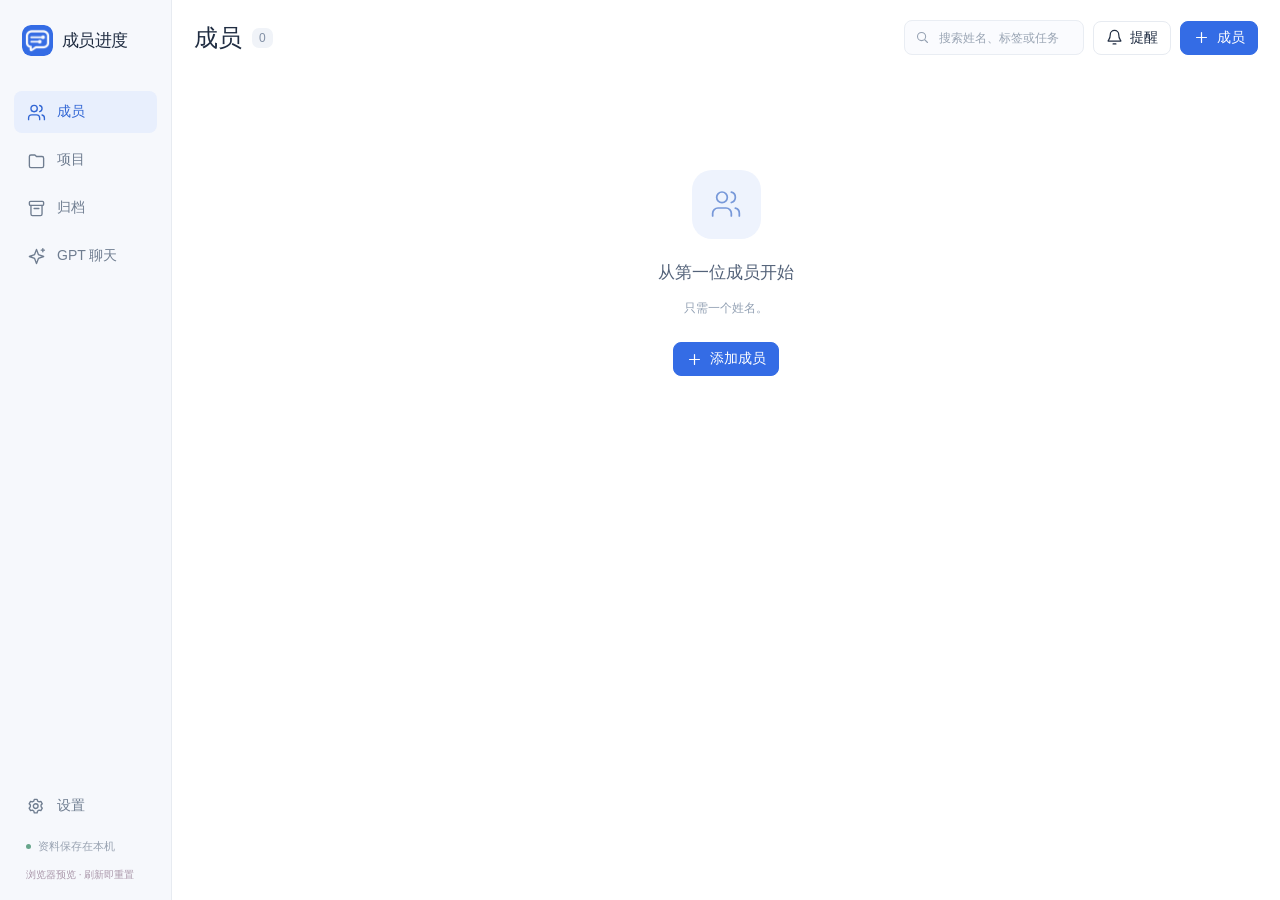
==== commit 520cc842: "Make member and Gantt panes resizable and highlight today reminders" ====
--- a/app/web/index.html
+++ b/app/web/index.html
@@ -6,14 +6,17 @@
   <meta name="color-scheme" content="light">
   <meta http-equiv="Content-Security-Policy" content="default-src 'self'; script-src 'self'; style-src 'self' 'unsafe-inline'; img-src 'self' data:; connect-src 'none'; object-src 'none'; base-uri 'none'; form-action 'none'">
   <title>成员进度</title>
-  <link rel="stylesheet" href="styles.css?v=9">
-  <link rel="stylesheet" href="assistant.css?v=9">
-  <link rel="stylesheet" href="mobile-settings.css?v=9">
-  <script src="mobile-settings.js?v=9" defer></script>
-  <script src="preview.js?v=9" defer></script>
-  <script src="assistant.js?v=9" defer></script>
-  <script src="gantt.js?v=9" defer></script>
-  <script src="app.js?v=9" defer></script>
+  <link rel="stylesheet" href="styles.css?v=10">
+  <link rel="stylesheet" href="assistant.css?v=10">
+  <link rel="stylesheet" href="mobile-settings.css?v=10">
+  <script src="mobile-settings.js?v=10" defer></script>
+  <script src="preview.js?v=10" defer></script>
+  <script src="assistant.js?v=10" defer></script>
+  <script src="gantt.js?v=10" defer></script>
+  <script src="board-split.js?v=10" defer></script>
+  <script src="reminder-display.js?v=10" defer></script>
+  <script src="app.js?v=10" defer></script>
+  <link rel="stylesheet" href="reminder-display.css?v=10">
 </head>
 <body>
   <div class="app-shell">
--- a/app/web/styles.css
+++ b/app/web/styles.css
@@ -58,3 +58,14 @@
 .bubble-meta{align-items:center;gap:8px}
 .bubble-meta time{margin-left:auto;white-space:nowrap}
 @media(hover:none){.message-delete{opacity:.75}}
+
+/* The divider changes pane widths without changing date scale or row heights. */
+.board-divider{position:absolute;left:var(--info);top:0;bottom:0;width:9px;transform:translateX(-50%);z-index:10;cursor:col-resize;touch-action:none;outline:none}
+.board-divider::before{content:"";position:absolute;left:4px;top:0;bottom:0;width:1px;background:transparent;transition:background .12s}
+.board-divider::after{content:"";position:absolute;left:2px;top:15px;width:5px;height:16px;border-radius:3px;background:#b7c6d9;opacity:.6}
+.board-divider:hover::before,.board-divider:focus-visible::before,.board-resizing .board-divider::before{background:#77a0e7;width:2px}
+.board-divider:hover::after,.board-divider:focus-visible::after,.board-resizing .board-divider::after{background:#5686d7;opacity:1}
+.board-resizing,.board-resizing *{cursor:col-resize!important;user-select:none!important}
+.student-heading>.inline-currentSummary{flex:1 1 0;min-width:0;overflow:hidden}
+.student-heading>.inline-currentSummary.is-editing{overflow:visible}
+.student-heading>.member-reminders{flex:0 0 auto;max-width:96px}
--- a/app/web/reminder-display.css
+++ b/app/web/reminder-display.css
@@ -0,0 +1,12 @@
+.member-reminders.reminder-today{color:#aa6118;background:#fff0d5;font-weight:600}
+.member-reminders.reminder-today time{color:#a26827}
+.member-reminders.reminder-today:hover,.member-reminders.reminder-today:focus-visible{color:#935014;background:#ffe7be}
+.timeline-reminder.reminder-today{color:#9a570f;background:#ffe7b3;font-weight:600}
+.timeline-reminder.reminder-today.reminder-fired{opacity:.85}
+.timeline-reminder.reminder-today:hover,.timeline-reminder.reminder-today:focus-visible{color:#88480d;background:#ffda8f;outline-color:#d6a752}
+.timeline-reminder.reminder-global.reminder-today{color:#9a7844;background:transparent;font-weight:600}
+.timeline-reminder.reminder-global.reminder-today:hover,.timeline-reminder.reminder-global.reminder-today:focus-visible{color:#895f28;background:#fff8e8}
+.alarm-item.reminder-today{box-shadow:inset 3px 0 #e5b45f;background:linear-gradient(90deg,#fff8ea,transparent 85%)}
+.alarm-item.reminder-today .alarm-main{padding-left:9px}
+.alarm-item.reminder-today .alarm-main strong{color:#9a5c20}
+.alarm-item.reminder-today .alarm-main small{color:#a07842}
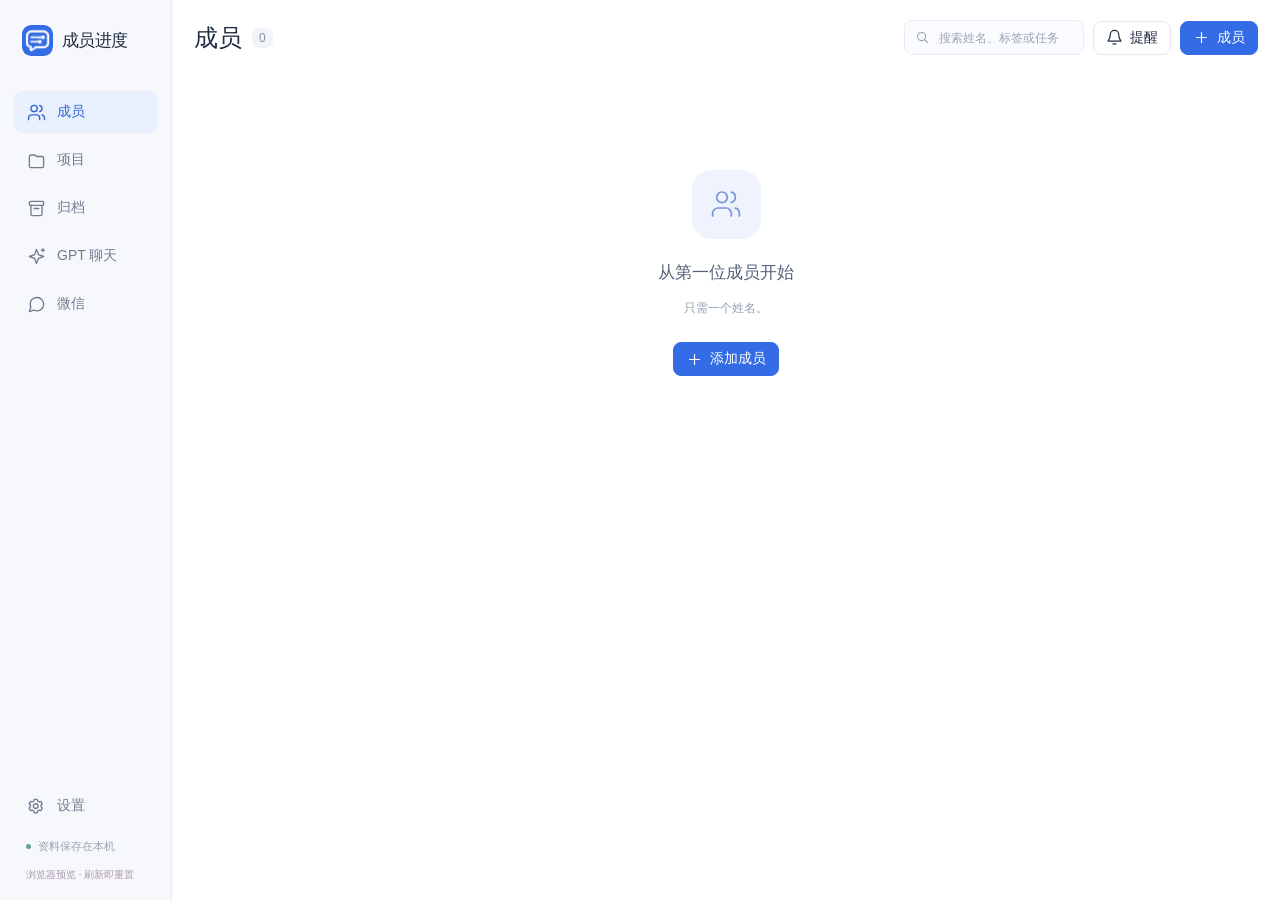
==== commit 885ff0d3: "Add read-only WeChat integration with bundled local semantic search" ====
--- a/app/web/index.html
+++ b/app/web/index.html
@@ -6,17 +6,19 @@
   <meta name="color-scheme" content="light">
   <meta http-equiv="Content-Security-Policy" content="default-src 'self'; script-src 'self'; style-src 'self' 'unsafe-inline'; img-src 'self' data:; connect-src 'none'; object-src 'none'; base-uri 'none'; form-action 'none'">
   <title>成员进度</title>
-  <link rel="stylesheet" href="styles.css?v=10">
-  <link rel="stylesheet" href="assistant.css?v=10">
-  <link rel="stylesheet" href="mobile-settings.css?v=10">
-  <script src="mobile-settings.js?v=10" defer></script>
-  <script src="preview.js?v=10" defer></script>
-  <script src="assistant.js?v=10" defer></script>
-  <script src="gantt.js?v=10" defer></script>
-  <script src="board-split.js?v=10" defer></script>
-  <script src="reminder-display.js?v=10" defer></script>
-  <script src="app.js?v=10" defer></script>
-  <link rel="stylesheet" href="reminder-display.css?v=10">
+  <link rel="stylesheet" href="styles.css?v=11">
+  <link rel="stylesheet" href="assistant.css?v=11">
+  <link rel="stylesheet" href="mobile-settings.css?v=11">
+  <script src="mobile-settings.js?v=11" defer></script>
+  <script src="preview.js?v=11" defer></script>
+  <script src="assistant.js?v=11" defer></script>
+  <script src="gantt.js?v=11" defer></script>
+  <script src="board-split.js?v=11" defer></script>
+  <script src="reminder-display.js?v=11" defer></script>
+  <link rel="stylesheet" href="wechat.css?v=11">
+  <script src="wechat.js?v=11" defer></script>
+  <script src="app.js?v=11" defer></script>
+  <link rel="stylesheet" href="reminder-display.css?v=11">
 </head>
 <body>
   <div class="app-shell">
--- a/app/web/wechat.css
+++ b/app/web/wechat.css
@@ -0,0 +1,3 @@
+.wc-icon{width:17px;height:17px;flex:none;stroke:currentColor;fill:none;stroke-width:1.6;stroke-linecap:round;stroke-linejoin:round}.wc-page{display:flex;flex-direction:column;min-height:0;height:100%;overflow:hidden}.wc-header{display:flex;align-items:center;justify-content:space-between;gap:16px;padding:27px 30px 19px}.wc-title,.wc-header-actions{display:flex;align-items:center;gap:10px}.wc-readonly{font-size:11px;color:#8b98a8;background:#f1f4f8;padding:3px 7px;border-radius:5px}.wc-topbar{display:flex;align-items:center;justify-content:space-between;gap:12px;padding:0 30px 14px;border-bottom:1px solid var(--border)}.wc-tabs{display:flex;align-items:center;gap:5px}.wc-tabs button{background:transparent;border-color:transparent;color:#8090a4;font-size:12px;min-height:31px;padding:5px 11px}.wc-tabs button.active{background:#edf3ff;color:#376aca}.wc-tabs button span{border-radius:8px;background:#d9e7ff;font-size:10px;padding:0 5px}.wc-search-box{display:flex;align-items:center;gap:6px;border:1px solid var(--border);border-radius:8px;padding-left:9px;color:#94a2b4;max-width:360px;width:40%}.wc-search-box input{width:100%;min-width:0;border:0;padding:7px 1px;font-size:12px;background:transparent;box-shadow:none}.wc-search-box button{font-size:11px;min-height:30px;padding:4px 9px;border:0;background:transparent;color:#6685b7}.wc-status{display:flex;align-items:center;justify-content:space-between;gap:10px;padding:8px 30px;background:#fafbfd;border-bottom:1px solid var(--border);font-size:11px;color:#8a97a9;line-height:1.6}.wc-status button{padding:1px 6px;font-size:11px;min-height:24px}.wc-status-error{color:#b56850;font-size:12px;line-height:1.6}.wc-body{display:flex;flex:1;min-height:0}.wc-conversations{width:225px;min-width:170px;flex-shrink:0;border-right:1px solid var(--border);display:flex;flex-direction:column;background:#fbfcfe}.wc-list-filter{padding:12px}.wc-list-filter input{font-size:12px;padding:7px 9px;width:100%;background:#fff}.wc-conversation-scroll{overflow:auto;flex:1;min-height:0;padding:0 7px 12px;scrollbar-width:thin}.wc-conversation{display:flex;width:100%;flex-direction:column;align-items:stretch;gap:6px;text-align:left;padding:12px 11px;border:0;background:transparent;border-radius:7px;margin-bottom:3px;min-width:0}.wc-conversation.active{background:#edf3ff}.wc-conversation-name{display:flex;align-items:center;gap:5px;font-size:13px;overflow:hidden;white-space:nowrap;text-overflow:ellipsis}.wc-conversation-meta{font-size:10px;color:#97a3b3;white-space:nowrap;overflow:hidden;text-overflow:ellipsis}.wc-group-mark{font-size:10px;border:1px solid #d4dfeb;border-radius:3px;padding:0 3px;line-height:15px;color:#8e9cb0}.wc-list-empty{padding:15px;font-size:12px;color:#94a3b6}.wc-content{display:flex;flex-direction:column;flex:1;min-width:0;min-height:0}.wc-conversation-header{display:flex;align-items:center;justify-content:space-between;gap:12px;padding:15px 23px;border-bottom:1px solid var(--border)}.wc-conversation-header h2{font-size:15px}.wc-conversation-header>div{display:flex;align-items:center;gap:9px;min-width:0}.wc-binding-label{font-size:10px;border-radius:5px;background:#f1f4f9;color:#8a99ac;padding:3px 6px}.wc-transcript{flex:1;overflow:auto;min-height:0;padding:19px 25px;background:#f9fafc;scrollbar-width:thin}.wc-message{display:flex;gap:9px;margin-bottom:17px;position:relative;padding:3px 0;border-radius:6px}.wc-select-message{flex-shrink:0;align-self:flex-start;margin-top:4px;opacity:0;transition:opacity .12s}.wc-message:hover .wc-select-message,.wc-message:focus-within .wc-select-message,.wc-selected .wc-select-message{opacity:1}.wc-message-body{min-width:0;max-width:92%;flex:1}.wc-message-meta{display:flex;align-items:center;gap:12px;font-size:10px;color:#9ca6b5;margin-bottom:6px;min-height:18px}.wc-message-meta strong{font-weight:500;color:#738297}.wc-message-meta button{margin-left:auto;min-height:20px;padding:0;border:0;background:transparent;font-size:10px;color:#7392bf;min-width:0;max-width:50%;overflow:hidden;white-space:nowrap;text-overflow:ellipsis}.wc-message-meta .wc-icon{width:12px;height:12px}.wc-message-text{display:block;max-width:100%;width:fit-content;min-width:30px;background:#fff;border:1px solid #e9edf3;padding:9px 13px;border-radius:3px 9px 9px 9px;white-space:pre-wrap;overflow-wrap:anywhere;font-size:12px;line-height:1.85;color:#556780;user-select:text}.wc-self .wc-message-text{background:#edf3ff;border-color:#e1eafd}.wc-selected .wc-message-text{outline:2px solid #b9cef2}.wc-message-actions{display:flex;gap:10px;margin-top:3px;opacity:0}.wc-message:hover .wc-message-actions,.wc-message:focus-within .wc-message-actions{opacity:1}.wc-message-actions button{padding:2px 0;border:0;background:transparent;font-size:10px;color:#91a1b8;min-height:23px;gap:4px}.wc-message-actions .wc-icon{width:12px;height:12px}.wc-load-more{display:flex;margin:0 auto 20px;font-size:11px;color:#8ba0be;background:transparent;border:0}.wc-selection-bar{padding:7px 21px;display:flex;align-items:center;gap:8px;background:#f0f5ff;color:#627da7;font-size:11px;border-bottom:1px solid #e3ebfa}.wc-selection-bar .icon-button{margin-left:auto}.wc-file-attachment{display:flex;align-items:center;gap:11px;white-space:normal;min-width:225px;max-width:100%;padding:9px 0 2px}.wc-file-attachment>.wc-icon,.wc-file-row>.wc-icon{width:23px;height:28px;color:#7493c6}.wc-file-open{min-width:0;flex:1;display:flex;align-items:flex-start;flex-direction:column;gap:3px;text-align:left;padding:0;border:0;background:transparent!important;box-shadow:none;overflow:hidden}.wc-file-open strong{font-size:12px;font-weight:500;color:#5d7395;overflow-wrap:anywhere;max-width:100%}.wc-file-open small{font-size:10px;color:#96a6ba}.wc-file-open:disabled{opacity:1;cursor:default}.wc-files{overflow:auto;flex:1;padding:7px 23px}.wc-file-row{display:flex;align-items:center;gap:12px;padding:15px 0;border-bottom:1px solid var(--border);min-width:0}.wc-file-row .small{padding:3px 6px;min-height:25px;flex-shrink:0}.wc-empty{min-height:240px;flex:1;display:flex;flex-direction:column;align-items:center;justify-content:center;gap:13px;padding:32px;color:#97a4b7;text-align:center}.wc-empty>.wc-icon{height:40px;width:40px;color:#a6bbd9;stroke-width:1.1}.wc-empty strong{font-size:14px;font-weight:500;color:#788aa1}.wc-empty p{font-size:12px;max-width:390px;line-height:1.8}.wc-empty button{font-size:12px;margin-top:5px}.wc-search-filters{display:flex;align-items:center;gap:9px;flex-wrap:wrap;padding:13px 30px;border-bottom:1px solid var(--border);font-size:11px;color:#9ba6b6}.wc-search-filters select,.wc-search-filters input{font-size:11px;padding:5px 7px;max-width:160px;min-height:29px}.wc-search-filters label{display:flex;align-items:center;gap:5px}.wc-search-filters>span{margin-left:auto}.wc-search-results{padding:20px 30px;overflow:auto;flex:1;min-height:0}.wc-search-results .wc-message{border-bottom:1px solid var(--border);padding-bottom:9px;margin-bottom:12px}.wc-search-results .wc-select-message{display:none}.wc-search-results .wc-message-body{max-width:100%}.wc-search-results .wc-message-text{border:0;background:transparent;padding:1px 0}.wc-search-results .wc-message-actions{opacity:1}.wc-search-results .wc-message-text{max-height:180px;overflow:auto}.wc-highlight{animation:wc-highlight 2.5s ease-out}@keyframes wc-highlight{from{background:#fff0c1}to{background:transparent}}.wc-suggestions{padding:14px 30px 25px;overflow:auto;flex:1}.wc-suggestions-toolbar{display:flex;align-items:center;justify-content:space-between;gap:10px;margin-bottom:19px}.wc-suggestions-toolbar>button{font-size:12px}.wc-suggestion-list{max-width:830px;display:flex;flex-direction:column;gap:11px}.wc-suggestion-item{padding:16px 19px;border:1px solid var(--border);border-radius:10px}.wc-suggestion-title{display:flex;gap:8px;align-items:center}.wc-suggestion-title strong{font-size:13px;font-weight:550;line-height:1.6;overflow-wrap:anywhere}.wc-suggestion-title>.wc-icon{color:#bb944e;width:16px}.wc-suggestion-date{color:#b48d4b;font-size:11px;margin:6px 0 8px}.wc-suggestion-source{color:#98a4b5;font-size:11px;line-height:1.7;overflow:hidden;white-space:nowrap;text-overflow:ellipsis}.wc-suggestion-actions{display:flex;align-items:center;gap:12px;margin-top:12px}.wc-suggestion-actions .text-button{font-size:11px}.wc-suggestion-actions .wc-dismiss{margin-left:auto;color:#9aa6b7}.wc-created{font-size:11px;color:#75a088}.wc-last-check{font-size:11px;color:#a2adbb;margin-top:18px}.wc-floating{position:fixed;right:23px;bottom:22px;width:340px;max-width:calc(100vw - 46px);padding:11px 16px 7px;background:#fff;border:1px solid #ebdfc5;border-radius:12px;box-shadow:0 5px 28px #31486f1a;z-index:15}.wc-floating[hidden],.wc-floating.wc-overlay-hidden{display:none}.wc-floating>header{display:flex;align-items:center;justify-content:space-between;margin-bottom:3px;gap:10px}.wc-floating>header>span{font-size:10px;color:#ad9c81}.wc-floating>header .icon-button{width:24px;min-width:24px;height:24px;min-height:24px;padding:4px}.wc-floating .wc-suggestion-title{padding-right:2px}.wc-floating .wc-suggestion-actions{margin-top:10px}.wc-floating>footer{display:flex;align-items:center;justify-content:space-between;border-top:1px solid #f1ede7;margin-top:11px;padding-top:4px;font-size:10px;color:#9aa6b4}.wc-floating>footer>div{display:flex;align-items:center;gap:6px}.wc-floating>footer .text-button{font-size:10px;color:#8d9bae}.wc-floating>footer .icon-button{height:25px;min-height:25px;width:25px;min-width:25px;padding:5px}body:has(.modal-backdrop) .wc-floating,body:has(.drawer-backdrop) .wc-floating,body:has(.wc-dialog-backdrop) .wc-floating{display:none}body:has(#toast-root .toast) .wc-floating,body:has(.assistant-toast) .wc-floating{bottom:82px}.wc-dialog-backdrop{position:fixed;inset:0;background:#27375645;z-index:50;display:flex;align-items:center;justify-content:center;padding:20px}.wc-dialog{width:395px;max-width:100%;background:#fff;border:1px solid var(--border);border-radius:13px;box-shadow:0 20px 80px #20355822;padding:18px 22px}.wc-dialog header{display:flex;align-items:center;justify-content:space-between;margin-bottom:15px}.wc-dialog h2{font-size:17px}.wc-dialog>p{font-size:12px;color:#8494ab;line-height:1.7;margin-bottom:16px}.wc-dialog label{display:flex;flex-direction:column;gap:7px;font-size:12px;color:#8a98ab;margin-top:12px}.wc-dialog footer{display:flex;justify-content:flex-end;gap:10px;margin-top:23px}.wc-time-kind{display:flex;gap:8px;margin-top:15px}.wc-time-kind button{font-size:11px}.wc-toast{position:fixed;bottom:20px;left:50%;transform:translateX(-50%);z-index:100;padding:12px 20px;background:#3d526e;color:#fff;border-radius:8px;font-size:12px}.wc-settings-status{margin:10px 0!important}.wc-settings-switches{display:flex;align-items:center;justify-content:space-between;gap:10px}.wc-settings-switches label{display:flex;align-items:center;gap:8px;font-size:12px;color:#6e8099}.wc-check-frequency{display:flex;align-items:center;gap:12px;margin:15px 0 8px;color:#7a8ca4;font-size:12px}.wc-check-frequency select{font-size:12px;padding:6px 9px}.wc-settings-conversation-heading{display:flex;align-items:center;justify-content:space-between;gap:10px;margin:19px 0 9px;font-size:12px}.wc-settings-conversation-heading input{width:155px;font-size:11px;padding:6px 8px}.wc-settings-conversations{max-height:325px;overflow:auto;border-top:1px solid var(--border);scrollbar-width:thin}.wc-settings-conversation{display:grid;grid-template-columns:minmax(90px,1fr) minmax(95px,140px);gap:7px 13px;padding:11px 2px;border-bottom:1px solid #eef1f6}.wc-setting-name{display:flex;align-items:center;gap:7px;min-width:0;font-size:12px}.wc-setting-name span{overflow:hidden;white-space:nowrap;text-overflow:ellipsis}.wc-setting-name small{font-size:9px;color:#98a6ba;margin-left:6px}.wc-settings-conversation select{min-width:0;font-size:11px;padding:5px 7px}.wc-archive-from{grid-column:1/-1;display:flex;align-items:center;justify-content:flex-end;gap:12px;color:#9aa8ba;font-size:10px}.wc-archive-from label{display:flex;align-items:center;gap:6px}.wc-archive-from input[type=date]{width:124px;font-size:10px;padding:3px 5px}.wc-archive-from input[type=checkbox]{width:12px;height:12px}.wc-backup-section{margin-top:18px;padding-top:14px;border-top:1px dashed #e4eaf3}.wc-backup-section h4{font-size:12px;margin:0 0 10px;color:#627892}.wc-source-reference{display:flex;align-items:center;gap:5px;max-width:100%;margin-top:9px;white-space:normal;font-size:10px!important;min-height:25px!important;padding:3px 7px!important;border-color:#dde7f4!important;color:#7991b2!important;background:#ffffff90!important}.wc-source-reference span{overflow:hidden;white-space:nowrap;text-overflow:ellipsis}.wc-source-reference .icon{width:12px;height:12px}@media(max-width:1050px){.wc-header{padding:22px 22px 16px}.wc-topbar{padding:0 22px 12px}.wc-conversations{width:190px;min-width:145px}.wc-transcript{padding:17px}.wc-file-row{gap:7px}.wc-file-row .small{font-size:10px;padding:3px}.wc-conversation-header{padding:12px 17px}.wc-search-box{width:43%}}@media(max-width:800px){.wc-conversations{width:158px}.wc-header{padding:18px}.wc-topbar{padding:0 14px 10px;flex-wrap:wrap}.wc-search-box{width:100%;max-width:none}.wc-conversation-header{flex-wrap:wrap}.wc-message-body{max-width:100%}.wc-file-row{flex-wrap:wrap}.wc-file-row .wc-file-open{flex-basis:70%}.wc-search-filters{padding:10px 16px}.wc-search-results,.wc-suggestions{padding:16px}.wc-floating{right:15px;bottom:15px;width:320px}.wc-file-attachment{min-width:150px}.wc-settings-conversation-heading{flex-wrap:wrap}}
+
+.wc-search-box button{flex-shrink:0;white-space:nowrap}.wc-settings-conversation select:disabled,.wc-archive-from input:disabled{opacity:.55}
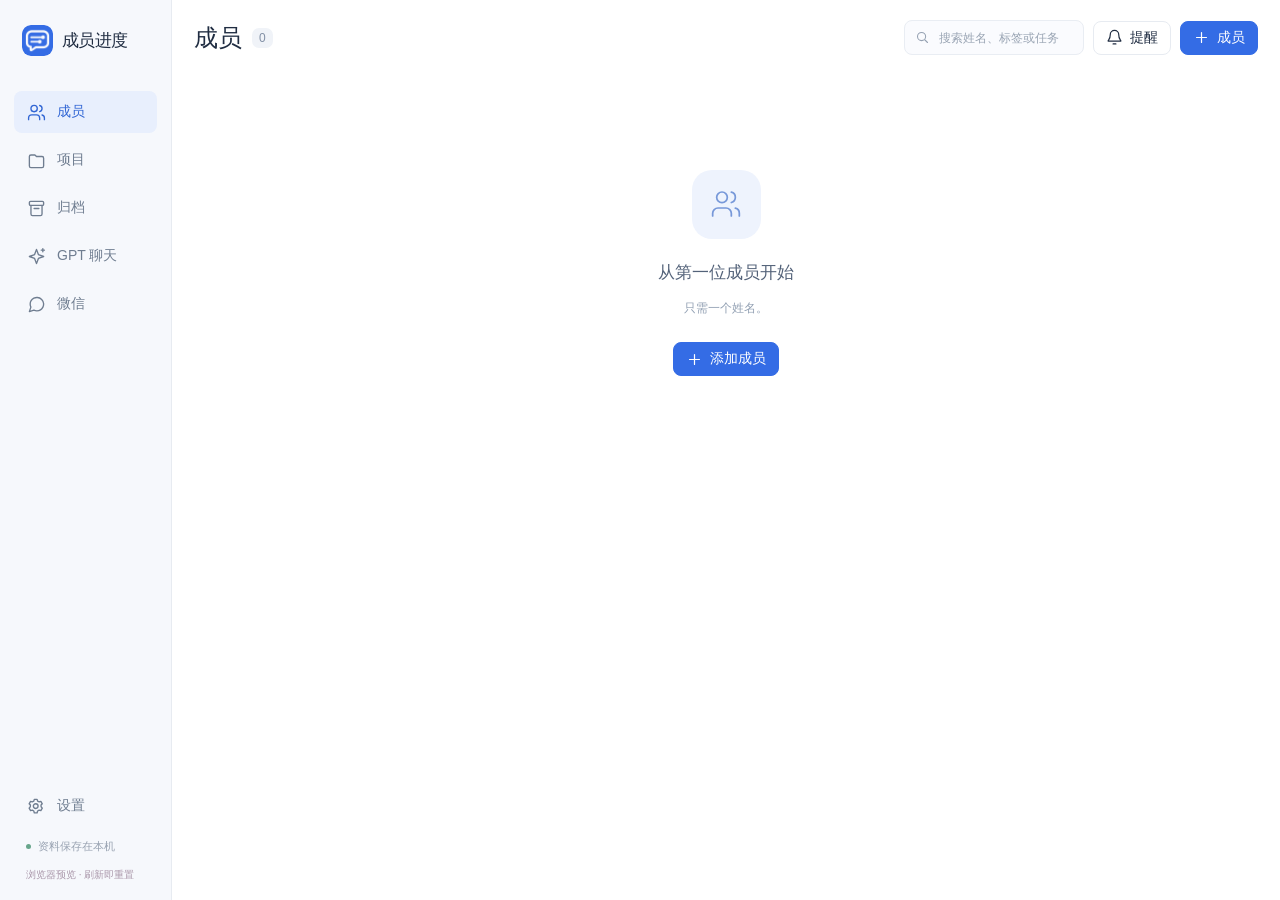
==== commit 898ba71e: "Decode WeChat images with local account keys and enable image previews" ====
--- a/app/web/index.html
+++ b/app/web/index.html
@@ -6,19 +6,19 @@
   <meta name="color-scheme" content="light">
   <meta http-equiv="Content-Security-Policy" content="default-src 'self'; script-src 'self'; style-src 'self' 'unsafe-inline'; img-src 'self' data:; connect-src 'none'; object-src 'none'; base-uri 'none'; form-action 'none'">
   <title>成员进度</title>
-  <link rel="stylesheet" href="styles.css?v=11">
-  <link rel="stylesheet" href="assistant.css?v=11">
-  <link rel="stylesheet" href="mobile-settings.css?v=11">
-  <script src="mobile-settings.js?v=11" defer></script>
-  <script src="preview.js?v=11" defer></script>
-  <script src="assistant.js?v=11" defer></script>
-  <script src="gantt.js?v=11" defer></script>
-  <script src="board-split.js?v=11" defer></script>
-  <script src="reminder-display.js?v=11" defer></script>
-  <link rel="stylesheet" href="wechat.css?v=11">
-  <script src="wechat.js?v=11" defer></script>
-  <script src="app.js?v=11" defer></script>
-  <link rel="stylesheet" href="reminder-display.css?v=11">
+  <link rel="stylesheet" href="styles.css?v=13">
+  <link rel="stylesheet" href="assistant.css?v=13">
+  <link rel="stylesheet" href="mobile-settings.css?v=13">
+  <script src="mobile-settings.js?v=13" defer></script>
+  <script src="preview.js?v=13" defer></script>
+  <script src="assistant.js?v=13" defer></script>
+  <script src="gantt.js?v=13" defer></script>
+  <script src="board-split.js?v=13" defer></script>
+  <script src="reminder-display.js?v=13" defer></script>
+  <link rel="stylesheet" href="wechat.css?v=13">
+  <script src="wechat.js?v=13" defer></script>
+  <script src="app.js?v=13" defer></script>
+  <link rel="stylesheet" href="reminder-display.css?v=13">
 </head>
 <body>
   <div class="app-shell">
--- a/app/web/styles.css
+++ b/app/web/styles.css
@@ -69,3 +69,5 @@
 .student-heading>.inline-currentSummary{flex:1 1 0;min-width:0;overflow:hidden}
 .student-heading>.inline-currentSummary.is-editing{overflow:visible}
 .student-heading>.member-reminders{flex:0 0 auto;max-width:96px}
+
+.attachment-card.with-image{display:flex;flex-direction:column;align-items:flex-start;max-width:290px}.attachment-card .archive-image{display:block;max-width:100%;width:auto;height:auto;max-height:210px;object-fit:contain;border-radius:5px;background:#f5f7fa}.attachment-card.with-image .attachment-info{width:100%;white-space:normal}
--- a/app/web/wechat.css
+++ b/app/web/wechat.css
@@ -1,3 +1,5 @@
-.wc-icon{width:17px;height:17px;flex:none;stroke:currentColor;fill:none;stroke-width:1.6;stroke-linecap:round;stroke-linejoin:round}.wc-page{display:flex;flex-direction:column;min-height:0;height:100%;overflow:hidden}.wc-header{display:flex;align-items:center;justify-content:space-between;gap:16px;padding:27px 30px 19px}.wc-title,.wc-header-actions{display:flex;align-items:center;gap:10px}.wc-readonly{font-size:11px;color:#8b98a8;background:#f1f4f8;padding:3px 7px;border-radius:5px}.wc-topbar{display:flex;align-items:center;justify-content:space-between;gap:12px;padding:0 30px 14px;border-bottom:1px solid var(--border)}.wc-tabs{display:flex;align-items:center;gap:5px}.wc-tabs button{background:transparent;border-color:transparent;color:#8090a4;font-size:12px;min-height:31px;padding:5px 11px}.wc-tabs button.active{background:#edf3ff;color:#376aca}.wc-tabs button span{border-radius:8px;background:#d9e7ff;font-size:10px;padding:0 5px}.wc-search-box{display:flex;align-items:center;gap:6px;border:1px solid var(--border);border-radius:8px;padding-left:9px;color:#94a2b4;max-width:360px;width:40%}.wc-search-box input{width:100%;min-width:0;border:0;padding:7px 1px;font-size:12px;background:transparent;box-shadow:none}.wc-search-box button{font-size:11px;min-height:30px;padding:4px 9px;border:0;background:transparent;color:#6685b7}.wc-status{display:flex;align-items:center;justify-content:space-between;gap:10px;padding:8px 30px;background:#fafbfd;border-bottom:1px solid var(--border);font-size:11px;color:#8a97a9;line-height:1.6}.wc-status button{padding:1px 6px;font-size:11px;min-height:24px}.wc-status-error{color:#b56850;font-size:12px;line-height:1.6}.wc-body{display:flex;flex:1;min-height:0}.wc-conversations{width:225px;min-width:170px;flex-shrink:0;border-right:1px solid var(--border);display:flex;flex-direction:column;background:#fbfcfe}.wc-list-filter{padding:12px}.wc-list-filter input{font-size:12px;padding:7px 9px;width:100%;background:#fff}.wc-conversation-scroll{overflow:auto;flex:1;min-height:0;padding:0 7px 12px;scrollbar-width:thin}.wc-conversation{display:flex;width:100%;flex-direction:column;align-items:stretch;gap:6px;text-align:left;padding:12px 11px;border:0;background:transparent;border-radius:7px;margin-bottom:3px;min-width:0}.wc-conversation.active{background:#edf3ff}.wc-conversation-name{display:flex;align-items:center;gap:5px;font-size:13px;overflow:hidden;white-space:nowrap;text-overflow:ellipsis}.wc-conversation-meta{font-size:10px;color:#97a3b3;white-space:nowrap;overflow:hidden;text-overflow:ellipsis}.wc-group-mark{font-size:10px;border:1px solid #d4dfeb;border-radius:3px;padding:0 3px;line-height:15px;color:#8e9cb0}.wc-list-empty{padding:15px;font-size:12px;color:#94a3b6}.wc-content{display:flex;flex-direction:column;flex:1;min-width:0;min-height:0}.wc-conversation-header{display:flex;align-items:center;justify-content:space-between;gap:12px;padding:15px 23px;border-bottom:1px solid var(--border)}.wc-conversation-header h2{font-size:15px}.wc-conversation-header>div{display:flex;align-items:center;gap:9px;min-width:0}.wc-binding-label{font-size:10px;border-radius:5px;background:#f1f4f9;color:#8a99ac;padding:3px 6px}.wc-transcript{flex:1;overflow:auto;min-height:0;padding:19px 25px;background:#f9fafc;scrollbar-width:thin}.wc-message{display:flex;gap:9px;margin-bottom:17px;position:relative;padding:3px 0;border-radius:6px}.wc-select-message{flex-shrink:0;align-self:flex-start;margin-top:4px;opacity:0;transition:opacity .12s}.wc-message:hover .wc-select-message,.wc-message:focus-within .wc-select-message,.wc-selected .wc-select-message{opacity:1}.wc-message-body{min-width:0;max-width:92%;flex:1}.wc-message-meta{display:flex;align-items:center;gap:12px;font-size:10px;color:#9ca6b5;margin-bottom:6px;min-height:18px}.wc-message-meta strong{font-weight:500;color:#738297}.wc-message-meta button{margin-left:auto;min-height:20px;padding:0;border:0;background:transparent;font-size:10px;color:#7392bf;min-width:0;max-width:50%;overflow:hidden;white-space:nowrap;text-overflow:ellipsis}.wc-message-meta .wc-icon{width:12px;height:12px}.wc-message-text{display:block;max-width:100%;width:fit-content;min-width:30px;background:#fff;border:1px solid #e9edf3;padding:9px 13px;border-radius:3px 9px 9px 9px;white-space:pre-wrap;overflow-wrap:anywhere;font-size:12px;line-height:1.85;color:#556780;user-select:text}.wc-self .wc-message-text{background:#edf3ff;border-color:#e1eafd}.wc-selected .wc-message-text{outline:2px solid #b9cef2}.wc-message-actions{display:flex;gap:10px;margin-top:3px;opacity:0}.wc-message:hover .wc-message-actions,.wc-message:focus-within .wc-message-actions{opacity:1}.wc-message-actions button{padding:2px 0;border:0;background:transparent;font-size:10px;color:#91a1b8;min-height:23px;gap:4px}.wc-message-actions .wc-icon{width:12px;height:12px}.wc-load-more{display:flex;margin:0 auto 20px;font-size:11px;color:#8ba0be;background:transparent;border:0}.wc-selection-bar{padding:7px 21px;display:flex;align-items:center;gap:8px;background:#f0f5ff;color:#627da7;font-size:11px;border-bottom:1px solid #e3ebfa}.wc-selection-bar .icon-button{margin-left:auto}.wc-file-attachment{display:flex;align-items:center;gap:11px;white-space:normal;min-width:225px;max-width:100%;padding:9px 0 2px}.wc-file-attachment>.wc-icon,.wc-file-row>.wc-icon{width:23px;height:28px;color:#7493c6}.wc-file-open{min-width:0;flex:1;display:flex;align-items:flex-start;flex-direction:column;gap:3px;text-align:left;padding:0;border:0;background:transparent!important;box-shadow:none;overflow:hidden}.wc-file-open strong{font-size:12px;font-weight:500;color:#5d7395;overflow-wrap:anywhere;max-width:100%}.wc-file-open small{font-size:10px;color:#96a6ba}.wc-file-open:disabled{opacity:1;cursor:default}.wc-files{overflow:auto;flex:1;padding:7px 23px}.wc-file-row{display:flex;align-items:center;gap:12px;padding:15px 0;border-bottom:1px solid var(--border);min-width:0}.wc-file-row .small{padding:3px 6px;min-height:25px;flex-shrink:0}.wc-empty{min-height:240px;flex:1;display:flex;flex-direction:column;align-items:center;justify-content:center;gap:13px;padding:32px;color:#97a4b7;text-align:center}.wc-empty>.wc-icon{height:40px;width:40px;color:#a6bbd9;stroke-width:1.1}.wc-empty strong{font-size:14px;font-weight:500;color:#788aa1}.wc-empty p{font-size:12px;max-width:390px;line-height:1.8}.wc-empty button{font-size:12px;margin-top:5px}.wc-search-filters{display:flex;align-items:center;gap:9px;flex-wrap:wrap;padding:13px 30px;border-bottom:1px solid var(--border);font-size:11px;color:#9ba6b6}.wc-search-filters select,.wc-search-filters input{font-size:11px;padding:5px 7px;max-width:160px;min-height:29px}.wc-search-filters label{display:flex;align-items:center;gap:5px}.wc-search-filters>span{margin-left:auto}.wc-search-results{padding:20px 30px;overflow:auto;flex:1;min-height:0}.wc-search-results .wc-message{border-bottom:1px solid var(--border);padding-bottom:9px;margin-bottom:12px}.wc-search-results .wc-select-message{display:none}.wc-search-results .wc-message-body{max-width:100%}.wc-search-results .wc-message-text{border:0;background:transparent;padding:1px 0}.wc-search-results .wc-message-actions{opacity:1}.wc-search-results .wc-message-text{max-height:180px;overflow:auto}.wc-highlight{animation:wc-highlight 2.5s ease-out}@keyframes wc-highlight{from{background:#fff0c1}to{background:transparent}}.wc-suggestions{padding:14px 30px 25px;overflow:auto;flex:1}.wc-suggestions-toolbar{display:flex;align-items:center;justify-content:space-between;gap:10px;margin-bottom:19px}.wc-suggestions-toolbar>button{font-size:12px}.wc-suggestion-list{max-width:830px;display:flex;flex-direction:column;gap:11px}.wc-suggestion-item{padding:16px 19px;border:1px solid var(--border);border-radius:10px}.wc-suggestion-title{display:flex;gap:8px;align-items:center}.wc-suggestion-title strong{font-size:13px;font-weight:550;line-height:1.6;overflow-wrap:anywhere}.wc-suggestion-title>.wc-icon{color:#bb944e;width:16px}.wc-suggestion-date{color:#b48d4b;font-size:11px;margin:6px 0 8px}.wc-suggestion-source{color:#98a4b5;font-size:11px;line-height:1.7;overflow:hidden;white-space:nowrap;text-overflow:ellipsis}.wc-suggestion-actions{display:flex;align-items:center;gap:12px;margin-top:12px}.wc-suggestion-actions .text-button{font-size:11px}.wc-suggestion-actions .wc-dismiss{margin-left:auto;color:#9aa6b7}.wc-created{font-size:11px;color:#75a088}.wc-last-check{font-size:11px;color:#a2adbb;margin-top:18px}.wc-floating{position:fixed;right:23px;bottom:22px;width:340px;max-width:calc(100vw - 46px);padding:11px 16px 7px;background:#fff;border:1px solid #ebdfc5;border-radius:12px;box-shadow:0 5px 28px #31486f1a;z-index:15}.wc-floating[hidden],.wc-floating.wc-overlay-hidden{display:none}.wc-floating>header{display:flex;align-items:center;justify-content:space-between;margin-bottom:3px;gap:10px}.wc-floating>header>span{font-size:10px;color:#ad9c81}.wc-floating>header .icon-button{width:24px;min-width:24px;height:24px;min-height:24px;padding:4px}.wc-floating .wc-suggestion-title{padding-right:2px}.wc-floating .wc-suggestion-actions{margin-top:10px}.wc-floating>footer{display:flex;align-items:center;justify-content:space-between;border-top:1px solid #f1ede7;margin-top:11px;padding-top:4px;font-size:10px;color:#9aa6b4}.wc-floating>footer>div{display:flex;align-items:center;gap:6px}.wc-floating>footer .text-button{font-size:10px;color:#8d9bae}.wc-floating>footer .icon-button{height:25px;min-height:25px;width:25px;min-width:25px;padding:5px}body:has(.modal-backdrop) .wc-floating,body:has(.drawer-backdrop) .wc-floating,body:has(.wc-dialog-backdrop) .wc-floating{display:none}body:has(#toast-root .toast) .wc-floating,body:has(.assistant-toast) .wc-floating{bottom:82px}.wc-dialog-backdrop{position:fixed;inset:0;background:#27375645;z-index:50;display:flex;align-items:center;justify-content:center;padding:20px}.wc-dialog{width:395px;max-width:100%;background:#fff;border:1px solid var(--border);border-radius:13px;box-shadow:0 20px 80px #20355822;padding:18px 22px}.wc-dialog header{display:flex;align-items:center;justify-content:space-between;margin-bottom:15px}.wc-dialog h2{font-size:17px}.wc-dialog>p{font-size:12px;color:#8494ab;line-height:1.7;margin-bottom:16px}.wc-dialog label{display:flex;flex-direction:column;gap:7px;font-size:12px;color:#8a98ab;margin-top:12px}.wc-dialog footer{display:flex;justify-content:flex-end;gap:10px;margin-top:23px}.wc-time-kind{display:flex;gap:8px;margin-top:15px}.wc-time-kind button{font-size:11px}.wc-toast{position:fixed;bottom:20px;left:50%;transform:translateX(-50%);z-index:100;padding:12px 20px;background:#3d526e;color:#fff;border-radius:8px;font-size:12px}.wc-settings-status{margin:10px 0!important}.wc-settings-switches{display:flex;align-items:center;justify-content:space-between;gap:10px}.wc-settings-switches label{display:flex;align-items:center;gap:8px;font-size:12px;color:#6e8099}.wc-check-frequency{display:flex;align-items:center;gap:12px;margin:15px 0 8px;color:#7a8ca4;font-size:12px}.wc-check-frequency select{font-size:12px;padding:6px 9px}.wc-settings-conversation-heading{display:flex;align-items:center;justify-content:space-between;gap:10px;margin:19px 0 9px;font-size:12px}.wc-settings-conversation-heading input{width:155px;font-size:11px;padding:6px 8px}.wc-settings-conversations{max-height:325px;overflow:auto;border-top:1px solid var(--border);scrollbar-width:thin}.wc-settings-conversation{display:grid;grid-template-columns:minmax(90px,1fr) minmax(95px,140px);gap:7px 13px;padding:11px 2px;border-bottom:1px solid #eef1f6}.wc-setting-name{display:flex;align-items:center;gap:7px;min-width:0;font-size:12px}.wc-setting-name span{overflow:hidden;white-space:nowrap;text-overflow:ellipsis}.wc-setting-name small{font-size:9px;color:#98a6ba;margin-left:6px}.wc-settings-conversation select{min-width:0;font-size:11px;padding:5px 7px}.wc-archive-from{grid-column:1/-1;display:flex;align-items:center;justify-content:flex-end;gap:12px;color:#9aa8ba;font-size:10px}.wc-archive-from label{display:flex;align-items:center;gap:6px}.wc-archive-from input[type=date]{width:124px;font-size:10px;padding:3px 5px}.wc-archive-from input[type=checkbox]{width:12px;height:12px}.wc-backup-section{margin-top:18px;padding-top:14px;border-top:1px dashed #e4eaf3}.wc-backup-section h4{font-size:12px;margin:0 0 10px;color:#627892}.wc-source-reference{display:flex;align-items:center;gap:5px;max-width:100%;margin-top:9px;white-space:normal;font-size:10px!important;min-height:25px!important;padding:3px 7px!important;border-color:#dde7f4!important;color:#7991b2!important;background:#ffffff90!important}.wc-source-reference span{overflow:hidden;white-space:nowrap;text-overflow:ellipsis}.wc-source-reference .icon{width:12px;height:12px}@media(max-width:1050px){.wc-header{padding:22px 22px 16px}.wc-topbar{padding:0 22px 12px}.wc-conversations{width:190px;min-width:145px}.wc-transcript{padding:17px}.wc-file-row{gap:7px}.wc-file-row .small{font-size:10px;padding:3px}.wc-conversation-header{padding:12px 17px}.wc-search-box{width:43%}}@media(max-width:800px){.wc-conversations{width:158px}.wc-header{padding:18px}.wc-topbar{padding:0 14px 10px;flex-wrap:wrap}.wc-search-box{width:100%;max-width:none}.wc-conversation-header{flex-wrap:wrap}.wc-message-body{max-width:100%}.wc-file-row{flex-wrap:wrap}.wc-file-row .wc-file-open{flex-basis:70%}.wc-search-filters{padding:10px 16px}.wc-search-results,.wc-suggestions{padding:16px}.wc-floating{right:15px;bottom:15px;width:320px}.wc-file-attachment{min-width:150px}.wc-settings-conversation-heading{flex-wrap:wrap}}
+.wc-icon{width:17px;height:17px;flex:none;stroke:currentColor;fill:none;stroke-width:1.6;stroke-linecap:round;stroke-linejoin:round}.wc-page{display:flex;flex-direction:column;min-height:0;height:100%;overflow:hidden}.wc-header{display:flex;align-items:center;justify-content:space-between;gap:16px;padding:27px 30px 19px}.wc-title,.wc-header-actions{display:flex;align-items:center;gap:10px}.wc-readonly{font-size:11px;color:#8b98a8;background:#f1f4f8;padding:3px 7px;border-radius:5px}.wc-topbar{display:flex;align-items:center;justify-content:space-between;gap:12px;padding:0 30px 14px;border-bottom:1px solid var(--border)}.wc-tabs{display:flex;align-items:center;gap:5px}.wc-tabs button{background:transparent;border-color:transparent;color:#8090a4;font-size:12px;min-height:31px;padding:5px 11px}.wc-tabs button.active{background:#edf3ff;color:#376aca}.wc-tabs button span{border-radius:8px;background:#d9e7ff;font-size:10px;padding:0 5px}.wc-search-box{display:flex;align-items:center;gap:6px;border:1px solid var(--border);border-radius:8px;padding-left:9px;color:#94a2b4;max-width:360px;width:40%}.wc-search-box input{width:100%;min-width:0;border:0;padding:7px 1px;font-size:12px;background:transparent;box-shadow:none}.wc-search-box button{font-size:11px;min-height:30px;padding:4px 9px;border:0;background:transparent;color:#6685b7}.wc-status{display:flex;align-items:center;justify-content:space-between;gap:10px;padding:8px 30px;background:#fafbfd;border-bottom:1px solid var(--border);font-size:11px;color:#8a97a9;line-height:1.6}.wc-status button{padding:1px 6px;font-size:11px;min-height:24px}.wc-status-error{color:#b56850;font-size:12px;line-height:1.6}.wc-body{display:flex;flex:1;min-height:0}.wc-conversations{width:225px;min-width:170px;flex-shrink:0;border-right:1px solid var(--border);display:flex;flex-direction:column;background:#fbfcfe}.wc-list-filter{padding:12px}.wc-list-filter input{font-size:12px;padding:7px 9px;width:100%;background:#fff}.wc-conversation-scroll{overflow:auto;flex:1;min-height:0;padding:0 7px 12px;scrollbar-width:thin}.wc-conversation{display:flex;width:100%;flex-direction:column;align-items:stretch;gap:6px;text-align:left;padding:12px 11px;border:0;background:transparent;border-radius:7px;margin-bottom:3px;min-width:0}.wc-conversation.active{background:#edf3ff}.wc-conversation-name{display:flex;align-items:center;gap:5px;font-size:13px;overflow:hidden;white-space:nowrap;text-overflow:ellipsis}.wc-conversation-meta{font-size:10px;color:#97a3b3;white-space:nowrap;overflow:hidden;text-overflow:ellipsis}.wc-group-mark{font-size:10px;border:1px solid #d4dfeb;border-radius:3px;padding:0 3px;line-height:15px;color:#8e9cb0}.wc-list-empty{padding:15px;font-size:12px;color:#94a3b6}.wc-content{display:flex;flex-direction:column;flex:1;min-width:0;min-height:0}.wc-conversation-header{display:flex;align-items:center;justify-content:space-between;gap:12px;padding:15px 23px;border-bottom:1px solid var(--border)}.wc-conversation-header h2{font-size:15px}.wc-conversation-header>div{display:flex;align-items:center;gap:9px;min-width:0}.wc-binding-label{font-size:10px;border-radius:5px;background:#f1f4f9;color:#8a99ac;padding:3px 6px}.wc-transcript{flex:1;overflow:auto;min-height:0;padding:19px 25px;background:#f9fafc;scrollbar-width:thin}.wc-message{display:flex;gap:9px;margin-bottom:17px;position:relative;padding:3px 0;border-radius:6px}.wc-select-message{flex-shrink:0;align-self:flex-start;margin-top:4px;opacity:0;transition:opacity .12s}.wc-message:hover .wc-select-message,.wc-message:focus-within .wc-select-message,.wc-selected .wc-select-message{opacity:1}.wc-message-body{min-width:0;max-width:92%;flex:1}.wc-message-meta{display:flex;align-items:center;gap:12px;font-size:10px;color:#9ca6b5;margin-bottom:6px;min-height:18px}.wc-message-meta strong{font-weight:500;color:#738297}.wc-message-meta button{margin-left:auto;min-height:20px;padding:0;border:0;background:transparent;font-size:10px;color:#7392bf;min-width:0;max-width:50%;overflow:hidden;white-space:nowrap;text-overflow:ellipsis}.wc-message-meta .wc-icon{width:12px;height:12px}.wc-message-text{display:block;max-width:100%;width:fit-content;min-width:30px;background:#fff;border:1px solid #e9edf3;padding:9px 13px;border-radius:3px 9px 9px 9px;white-space:pre-wrap;overflow-wrap:anywhere;font-size:12px;line-height:1.85;color:#556780;user-select:text}.wc-self .wc-message-text{background:#edf3ff;border-color:#e1eafd}.wc-selected .wc-message-text{outline:2px solid #b9cef2}.wc-message-actions{display:flex;gap:10px;margin-top:3px;opacity:0}.wc-message:hover .wc-message-actions,.wc-message:focus-within .wc-message-actions{opacity:1}.wc-message-actions button{padding:2px 0;border:0;background:transparent;font-size:10px;color:#91a1b8;min-height:23px;gap:4px}.wc-message-actions .wc-icon{width:12px;height:12px}.wc-load-more{display:flex;margin:0 auto 20px;font-size:11px;color:#8ba0be;background:transparent;border:0}.wc-selection-bar{padding:7px 21px;display:flex;align-items:center;gap:8px;background:#f0f5ff;color:#627da7;font-size:11px;border-bottom:1px solid #e3ebfa}.wc-selection-bar .icon-button{margin-left:auto}.wc-file-attachment{display:flex;align-items:center;gap:11px;white-space:normal;min-width:225px;max-width:100%;padding:9px 0 2px}.wc-file-attachment>.wc-icon,.wc-file-row>.wc-icon{width:23px;height:28px;color:#7493c6}.wc-file-open{min-width:0;flex:1;display:flex;align-items:flex-start;flex-direction:column;gap:3px;text-align:left;padding:0;border:0;background:transparent!important;box-shadow:none;overflow:hidden}.wc-file-open strong{font-size:12px;font-weight:500;color:#5d7395;overflow-wrap:anywhere;max-width:100%}.wc-file-open small{font-size:10px;color:#96a6ba}.wc-file-open:disabled{opacity:1;cursor:default}.wc-files{overflow:auto;flex:1;padding:7px 23px}.wc-file-row{display:flex;align-items:center;gap:12px;padding:15px 0;border-bottom:1px solid var(--border);min-width:0}.wc-file-row .small{padding:3px 6px;min-height:25px;flex-shrink:0}.wc-empty{min-height:240px;flex:1;display:flex;flex-direction:column;align-items:center;justify-content:center;gap:13px;padding:32px;color:#97a4b7;text-align:center}.wc-empty>.wc-icon{height:40px;width:40px;color:#a6bbd9;stroke-width:1.1}.wc-empty strong{font-size:14px;font-weight:500;color:#788aa1}.wc-empty p{font-size:12px;max-width:390px;line-height:1.8}.wc-empty button{font-size:12px;margin-top:5px}.wc-search-filters{display:flex;align-items:center;gap:9px;flex-wrap:wrap;padding:13px 30px;border-bottom:1px solid var(--border);font-size:11px;color:#9ba6b6}.wc-search-filters select,.wc-search-filters input{font-size:11px;padding:5px 7px;max-width:160px;min-height:29px}.wc-search-filters label{display:flex;align-items:center;gap:5px}.wc-search-filters>span{margin-left:auto}.wc-search-results{padding:20px 30px;overflow:auto;flex:1;min-height:0}.wc-search-results .wc-message{border-bottom:1px solid var(--border);padding-bottom:9px;margin-bottom:12px}.wc-search-results .wc-select-message{display:none}.wc-search-results .wc-message-body{max-width:100%}.wc-search-results .wc-message-text{border:0;background:transparent;padding:1px 0}.wc-search-results .wc-message-actions{opacity:1}.wc-search-results .wc-message-text{max-height:180px;overflow:auto}.wc-highlight{animation:wc-highlight 2.5s ease-out}@keyframes wc-highlight{from{background:#fff0c1}to{background:transparent}}.wc-suggestions{padding:14px 30px 25px;overflow:auto;flex:1}.wc-suggestions-toolbar{display:flex;align-items:center;justify-content:space-between;gap:10px;margin-bottom:19px}.wc-suggestions-toolbar>button{font-size:12px}.wc-suggestion-list{max-width:830px;display:flex;flex-direction:column;gap:11px}.wc-suggestion-item{padding:16px 19px;border:1px solid var(--border);border-radius:10px}.wc-suggestion-title{display:flex;gap:8px;align-items:center}.wc-suggestion-title strong{font-size:13px;font-weight:550;line-height:1.6;overflow-wrap:anywhere}.wc-suggestion-title>.wc-icon{color:#bb944e;width:16px}.wc-suggestion-date{color:#b48d4b;font-size:11px;margin:6px 0 8px}.wc-suggestion-source{color:#98a4b5;font-size:11px;line-height:1.7;overflow:hidden;white-space:nowrap;text-overflow:ellipsis}.wc-suggestion-actions{display:flex;align-items:center;gap:12px;margin-top:12px}.wc-suggestion-actions .text-button{font-size:11px}.wc-suggestion-actions .wc-dismiss{margin-left:auto;color:#9aa6b7}.wc-created{font-size:11px;color:#75a088}.wc-last-check{font-size:11px;color:#a2adbb;margin-top:18px}.wc-floating{position:fixed;right:23px;bottom:22px;width:340px;max-width:calc(100vw - 46px);padding:11px 16px 7px;background:#fff;border:1px solid #ebdfc5;border-radius:12px;box-shadow:0 5px 28px #31486f1a;z-index:15}.wc-floating[hidden],.wc-floating.wc-overlay-hidden{display:none}.wc-floating>header{display:flex;align-items:center;justify-content:space-between;margin-bottom:3px;gap:10px}.wc-floating>header>span{font-size:10px;color:#ad9c81}.wc-floating>header .icon-button{width:24px;min-width:24px;height:24px;min-height:24px;padding:4px}.wc-floating .wc-suggestion-title{padding-right:2px}.wc-floating .wc-suggestion-actions{margin-top:10px}.wc-floating>footer{display:flex;align-items:center;justify-content:space-between;border-top:1px solid #f1ede7;margin-top:11px;padding-top:4px;font-size:10px;color:#9aa6b4}.wc-floating>footer>div{display:flex;align-items:center;gap:6px}.wc-floating>footer .text-button{font-size:10px;color:#8d9bae}.wc-floating>footer .icon-button{height:25px;min-height:25px;width:25px;min-width:25px;padding:5px}body:has(.modal-backdrop) .wc-floating,body:has(.drawer-backdrop) .wc-floating,body:has(.wc-dialog-backdrop) .wc-floating{display:none}body:has(#toast-root .toast) .wc-floating,body:has(.assistant-toast) .wc-floating{bottom:82px}.wc-dialog-backdrop{position:fixed;inset:0;background:#27375645;z-index:50;display:flex;align-items:center;justify-content:center;padding:20px}.wc-dialog{width:395px;max-width:100%;background:#fff;border:1px solid var(--border);border-radius:13px;box-shadow:0 20px 80px #20355822;padding:18px 22px}.wc-dialog header{display:flex;align-items:center;justify-content:space-between;margin-bottom:15px}.wc-dialog h2{font-size:17px}.wc-dialog>p{font-size:12px;color:#8494ab;line-height:1.7;margin-bottom:16px}.wc-dialog label{display:flex;flex-direction:column;gap:7px;font-size:12px;color:#8a98ab;margin-top:12px}.wc-dialog footer{display:flex;justify-content:flex-end;gap:10px;margin-top:23px}.wc-time-kind{display:flex;gap:8px;margin-top:15px}.wc-time-kind button{font-size:11px}.wc-toast{position:fixed;bottom:20px;left:50%;transform:translateX(-50%);z-index:100;padding:12px 20px;background:#3d526e;color:#fff;border-radius:8px;font-size:12px}.wc-settings-status{margin:10px 0!important}.wc-settings-switches{display:flex;align-items:center;justify-content:space-between;gap:10px}.wc-settings-switches label{display:flex;align-items:center;gap:8px;font-size:12px;color:#6e8099}.wc-check-frequency{display:flex;align-items:center;gap:12px;margin:15px 0 8px;color:#7a8ca4;font-size:12px}.wc-check-frequency select{font-size:12px;padding:6px 9px}.wc-settings-conversation-heading{display:flex;align-items:center;justify-content:space-between;gap:10px;margin:19px 0 9px;font-size:12px}.wc-settings-conversation-heading input{width:155px;font-size:11px;padding:6px 8px}.wc-settings-conversations{max-height:325px;overflow:auto;border-top:1px solid var(--border);scrollbar-width:thin}.wc-settings-conversation{display:grid;grid-template-columns:minmax(90px,1fr) minmax(95px,140px);gap:7px 13px;padding:11px 2px;border-bottom:1px solid #eef1f6}.wc-setting-name{display:flex;align-items:center;gap:7px;min-width:0;font-size:12px}.wc-setting-name span{overflow:hidden;white-space:nowrap;text-overflow:ellipsis}.wc-setting-name small{font-size:9px;color:#98a6ba;margin-left:6px}.wc-settings-conversation select{min-width:0;font-size:11px;padding:5px 7px}.wc-global-archive-from{display:flex;align-items:center;gap:10px;flex-wrap:wrap;margin:18px 0 10px;color:#7a8ca4;font-size:12px}.wc-global-archive-from label{display:flex;align-items:center;gap:6px}.wc-global-archive-from input[type=date]{width:137px;font-size:12px;padding:5px 7px}.wc-global-archive-from input[type=checkbox]{width:13px;height:13px}.wc-backup-section{margin-top:18px;padding-top:14px;border-top:1px dashed #e4eaf3}.wc-backup-section h4{font-size:12px;margin:0 0 10px;color:#627892}.wc-source-reference{display:flex;align-items:center;gap:5px;max-width:100%;margin-top:9px;white-space:normal;font-size:10px!important;min-height:25px!important;padding:3px 7px!important;border-color:#dde7f4!important;color:#7991b2!important;background:#ffffff90!important}.wc-source-reference span{overflow:hidden;white-space:nowrap;text-overflow:ellipsis}.wc-source-reference .icon{width:12px;height:12px}@media(max-width:1050px){.wc-header{padding:22px 22px 16px}.wc-topbar{padding:0 22px 12px}.wc-conversations{width:190px;min-width:145px}.wc-transcript{padding:17px}.wc-file-row{gap:7px}.wc-file-row .small{font-size:10px;padding:3px}.wc-conversation-header{padding:12px 17px}.wc-search-box{width:43%}}@media(max-width:800px){.wc-conversations{width:158px}.wc-header{padding:18px}.wc-topbar{padding:0 14px 10px;flex-wrap:wrap}.wc-search-box{width:100%;max-width:none}.wc-conversation-header{flex-wrap:wrap}.wc-message-body{max-width:100%}.wc-file-row{flex-wrap:wrap}.wc-file-row .wc-file-open{flex-basis:70%}.wc-search-filters{padding:10px 16px}.wc-search-results,.wc-suggestions{padding:16px}.wc-floating{right:15px;bottom:15px;width:320px}.wc-file-attachment{min-width:150px}.wc-settings-conversation-heading{flex-wrap:wrap}}
 
-.wc-search-box button{flex-shrink:0;white-space:nowrap}.wc-settings-conversation select:disabled,.wc-archive-from input:disabled{opacity:.55}
+.wc-search-box button{flex-shrink:0;white-space:nowrap}.wc-settings-conversation select:disabled,.wc-global-archive-from input:disabled{opacity:.55}
+
+.wc-image-attachment{padding:5px 0 1px;white-space:normal}.wc-image-thumb{display:flex;align-items:center;justify-content:center;width:230px;max-width:100%;height:180px;min-height:0;padding:0;border:0;border-radius:6px;overflow:hidden;background:#f1f4f8;cursor:zoom-in}.wc-image-thumb img{display:block;width:100%;height:100%;object-fit:contain}.wc-image-thumb img[hidden],.wc-image-canvas img[hidden]{display:none}.wc-image-thumb:focus-visible{outline:2px solid #7d9ed0;outline-offset:3px}.wc-image-compact{width:48px;height:48px;flex:none;border:1px solid #e5ebf3}.wc-image-compact img{object-fit:cover}.wc-image-unavailable{font-size:11px;color:#8b99ab;padding:10px;line-height:1.6}.wc-image-unavailable[hidden]{display:none}.wc-image-compact .wc-image-unavailable{font-size:9px;padding:2px}.wc-image-dialog{display:flex;flex-direction:column;width:min(1080px,96vw);max-height:94vh;overflow:hidden;background:#fff;border-radius:12px;box-shadow:0 20px 80px #20355833}.wc-image-dialog header{display:flex;align-items:center;justify-content:space-between;gap:15px;padding:11px 18px;border-bottom:1px solid var(--border)}.wc-image-dialog header strong{font-size:12px;font-weight:500;color:#667c99;white-space:nowrap;overflow:hidden;text-overflow:ellipsis}.wc-image-canvas{display:flex;align-items:center;justify-content:center;min-height:100px;overflow:auto;background:#f3f5f8;padding:14px}.wc-image-canvas img{display:block;max-width:100%;max-height:calc(94vh - 150px);object-fit:contain}.wc-image-dialog footer{display:flex;justify-content:flex-end;align-items:center;gap:9px;padding:11px 18px;border-top:1px solid var(--border)}.wc-image-dialog footer>span{margin-right:auto;font-size:10px;color:#94a3b7}.wc-image-dialog footer .small{font-size:11px;white-space:nowrap}@media(max-width:800px){.wc-image-thumb{width:190px;height:155px}.wc-image-compact{width:44px;height:44px}.wc-image-dialog footer{flex-wrap:wrap;padding:10px}.wc-image-dialog header{padding:10px 13px}}
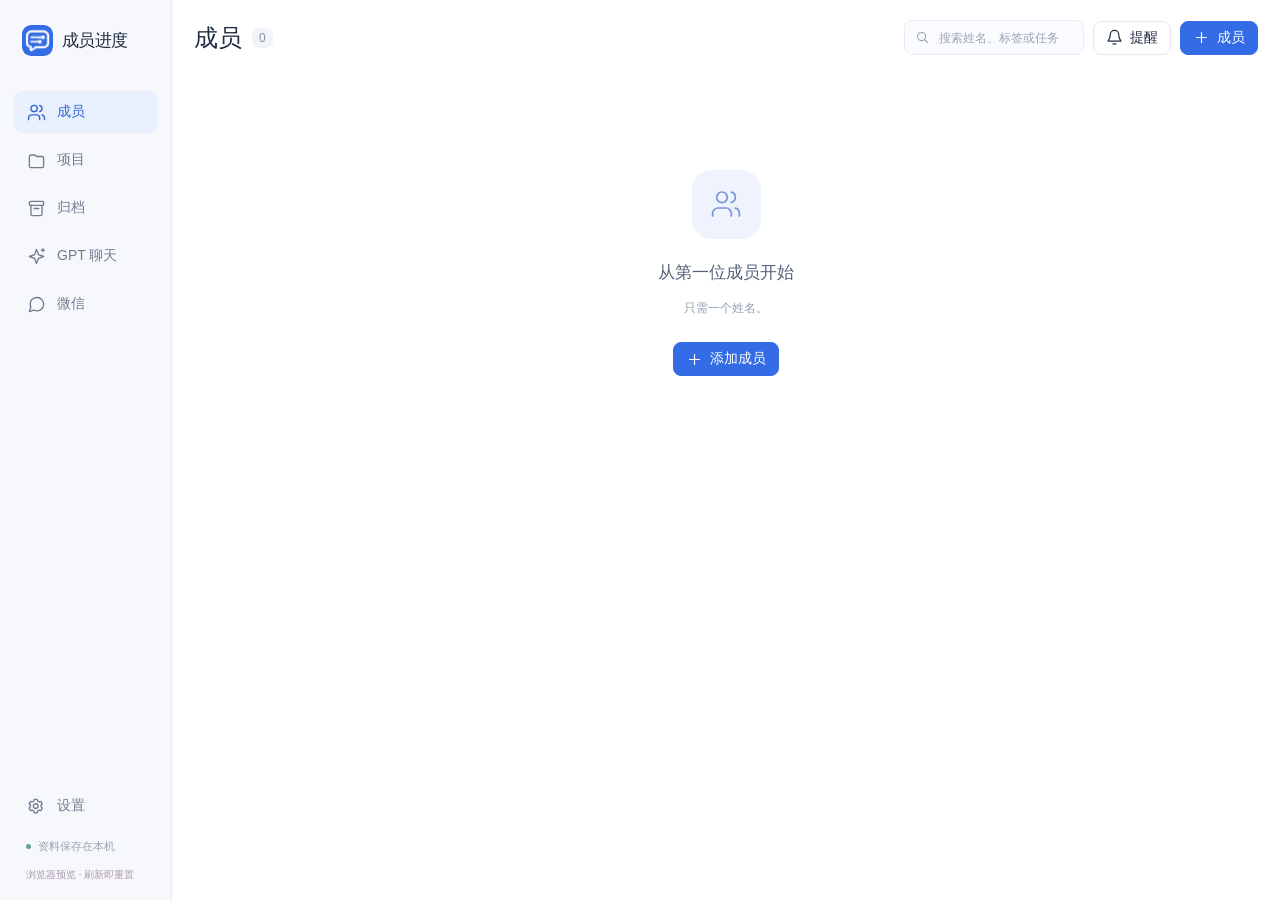
==== commit e80b0c63: "Serve image previews through a dedicated WebView media host" ====
--- a/app/web/index.html
+++ b/app/web/index.html
@@ -4,7 +4,7 @@
   <meta charset="UTF-8">
   <meta name="viewport" content="width=device-width, initial-scale=1">
   <meta name="color-scheme" content="light">
-  <meta http-equiv="Content-Security-Policy" content="default-src 'self'; script-src 'self'; style-src 'self' 'unsafe-inline'; img-src 'self' data:; connect-src 'none'; object-src 'none'; base-uri 'none'; form-action 'none'">
+  <meta http-equiv="Content-Security-Policy" content="default-src 'self'; script-src 'self'; style-src 'self' 'unsafe-inline'; img-src 'self' data: https://student-progress-media.local; connect-src 'none'; object-src 'none'; base-uri 'none'; form-action 'none'">
   <title>成员进度</title>
   <link rel="stylesheet" href="styles.css?v=13">
   <link rel="stylesheet" href="assistant.css?v=13">
